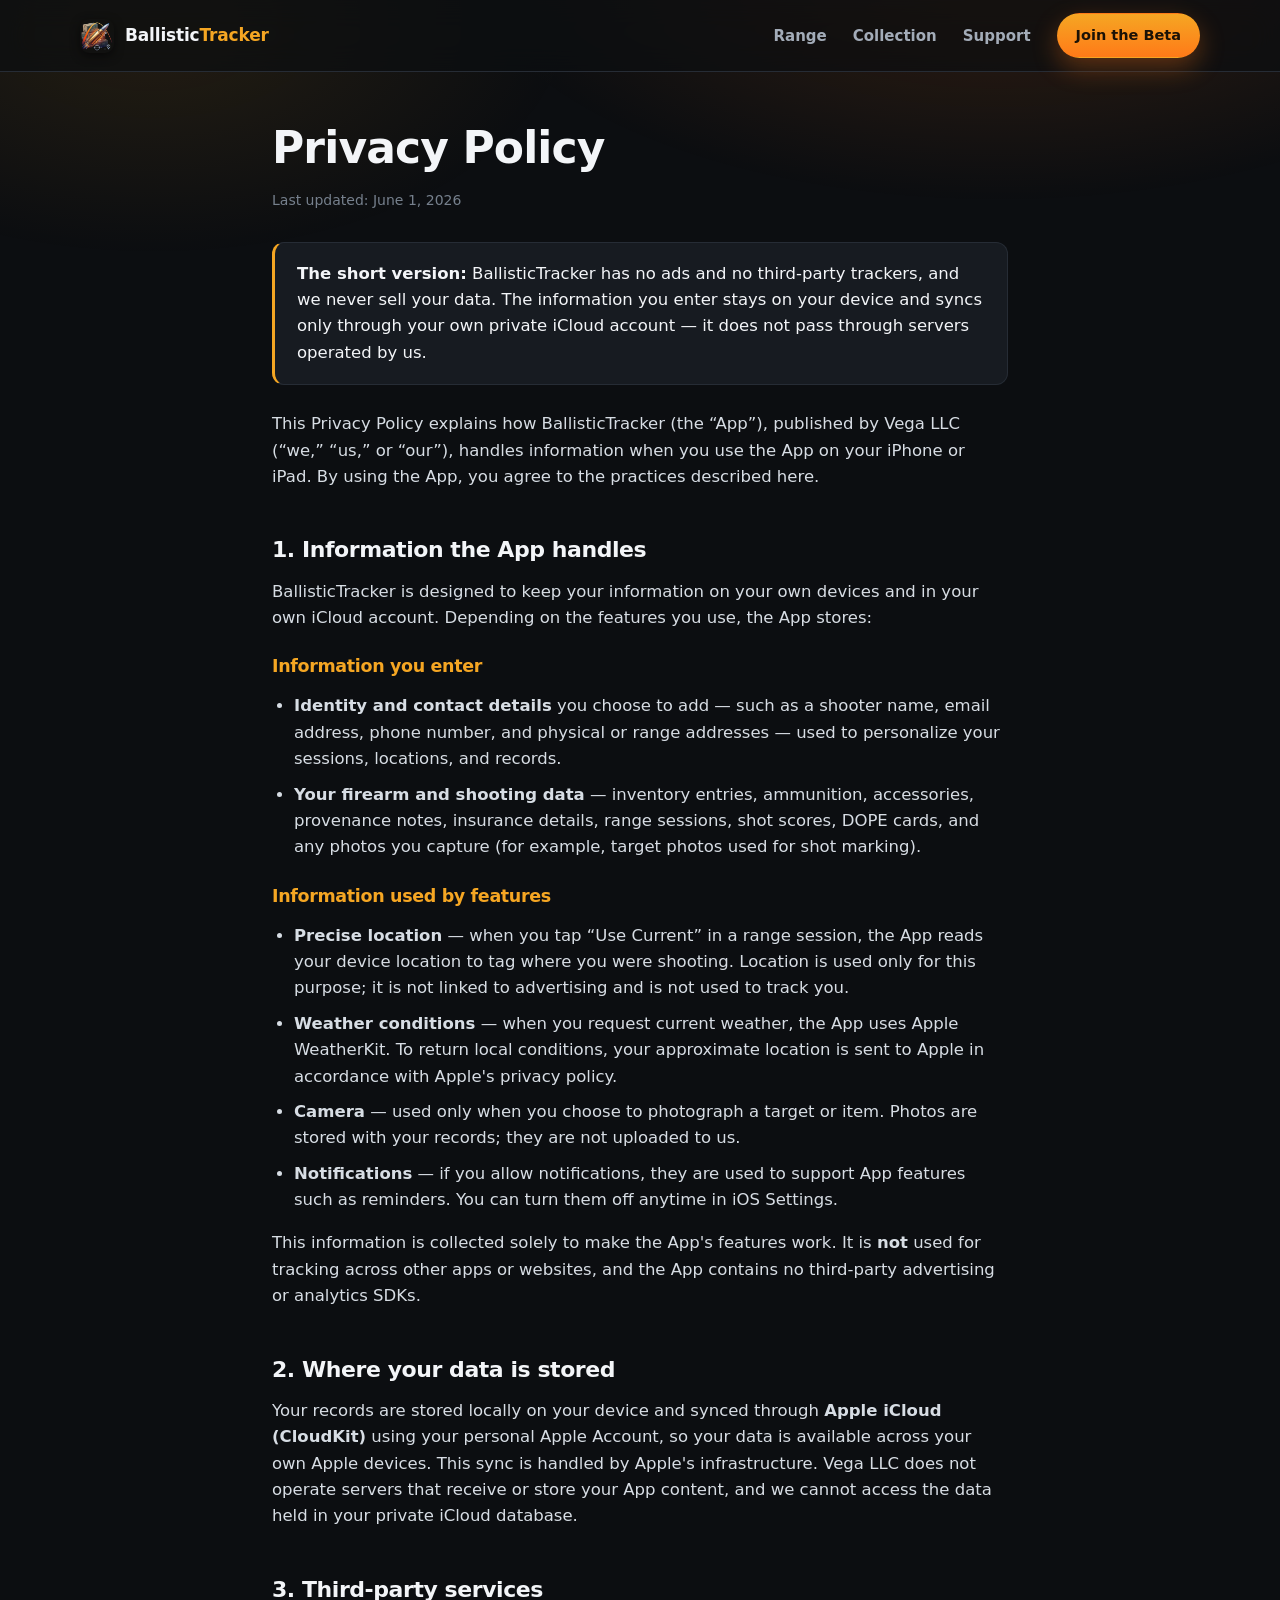
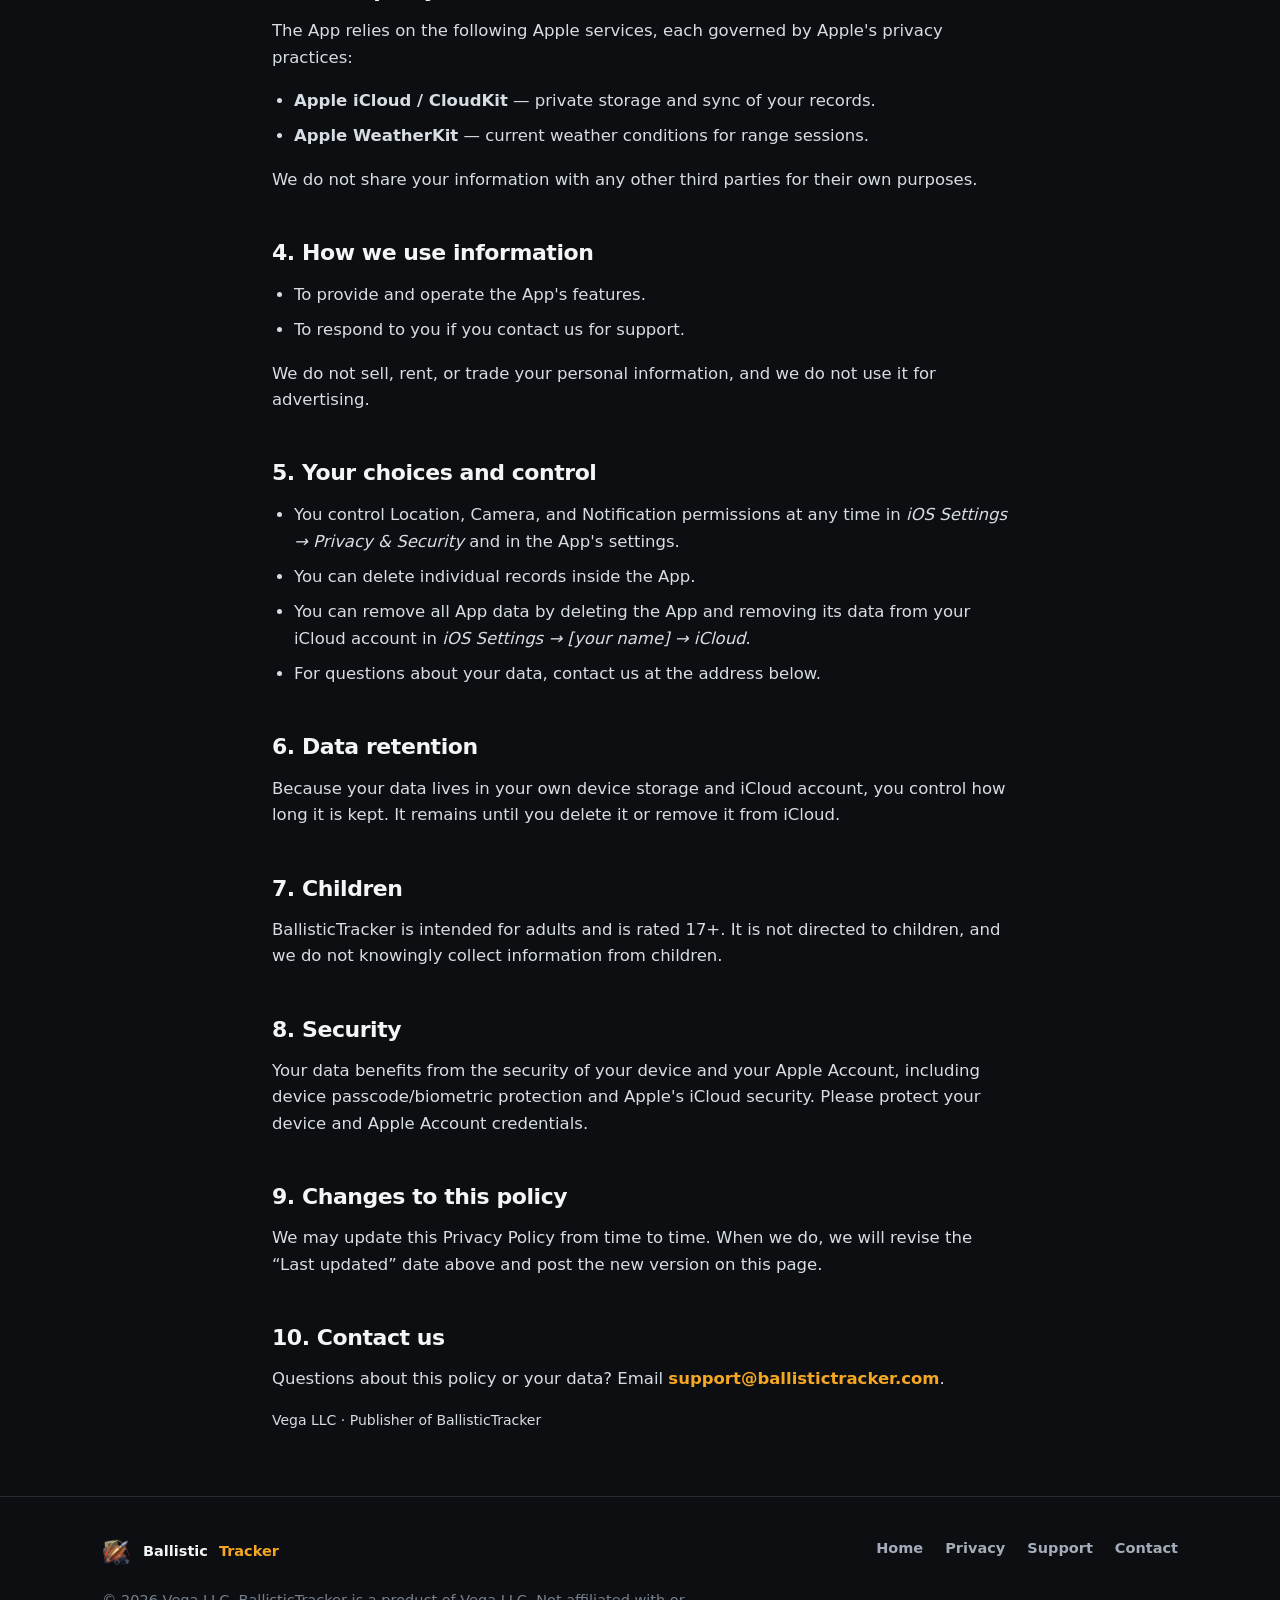
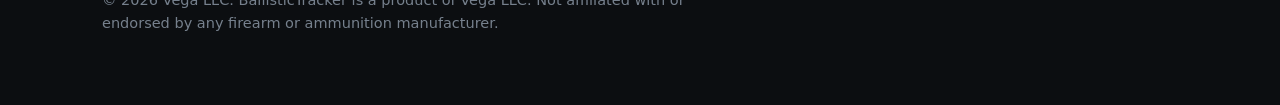
==== privacy.html @ 66b618f8 "Initial BallisticTracker marketing site Static 3-page site (landing, privacy, support) for ballistic" ====
<!DOCTYPE html>
<html lang="en">
<head>
  <meta charset="UTF-8" />
  <meta name="viewport" content="width=device-width, initial-scale=1" />
  <title>Privacy Policy — BallisticTracker</title>
  <meta name="description" content="BallisticTracker privacy policy: no tracking, no ads, no data sales. Your records sync privately through your own iCloud account." />
  <meta name="theme-color" content="#0c0e11" />
  <link rel="canonical" href="https://ballistictracker.com/privacy.html" />
  <link rel="icon" type="image/png" href="assets/favicon.png" />
  <link rel="apple-touch-icon" href="assets/favicon.png" />
  <meta property="og:title" content="Privacy Policy — BallisticTracker" />
  <meta property="og:description" content="No tracking, no ads, no data sales. Your records sync privately through your own iCloud account." />
  <meta property="og:image" content="https://ballistictracker.com/assets/logo.png" />
  <link rel="stylesheet" href="styles.css" />
</head>
<body>

  <header class="nav">
    <div class="wrap nav-inner">
      <a class="brand" href="/">
        <img src="assets/logo.png" alt="BallisticTracker logo" />
        <span>Ballistic<b>Tracker</b></span>
      </a>
      <nav class="nav-links">
        <a class="lnk" href="/#range">Range</a>
        <a class="lnk" href="/#collection">Collection</a>
        <a class="lnk" href="support.html">Support</a>
        <a class="btn btn-primary" href="https://testflight.apple.com/join/REPLACE-ME">Join the Beta</a>
      </nav>
    </div>
  </header>

  <main class="legal">
    <div class="wrap">
      <h1>Privacy Policy</h1>
      <p class="updated">Last updated: June 1, 2026</p>

      <div class="summary">
        <p><strong>The short version:</strong> BallisticTracker has no ads and no third-party trackers, and we never sell your data. The information you enter stays on your device and syncs only through your own private iCloud account — it does not pass through servers operated by us.</p>
      </div>

      <p>This Privacy Policy explains how BallisticTracker (the “App”), published by Vega LLC (“we,” “us,” or “our”), handles information when you use the App on your iPhone or iPad. By using the App, you agree to the practices described here.</p>

      <h2>1. Information the App handles</h2>
      <p>BallisticTracker is designed to keep your information on your own devices and in your own iCloud account. Depending on the features you use, the App stores:</p>

      <h3>Information you enter</h3>
      <ul>
        <li><strong>Identity and contact details</strong> you choose to add — such as a shooter name, email address, phone number, and physical or range addresses — used to personalize your sessions, locations, and records.</li>
        <li><strong>Your firearm and shooting data</strong> — inventory entries, ammunition, accessories, provenance notes, insurance details, range sessions, shot scores, DOPE cards, and any photos you capture (for example, target photos used for shot marking).</li>
      </ul>

      <h3>Information used by features</h3>
      <ul>
        <li><strong>Precise location</strong> — when you tap “Use Current” in a range session, the App reads your device location to tag where you were shooting. Location is used only for this purpose; it is not linked to advertising and is not used to track you.</li>
        <li><strong>Weather conditions</strong> — when you request current weather, the App uses Apple WeatherKit. To return local conditions, your approximate location is sent to Apple in accordance with Apple's privacy policy.</li>
        <li><strong>Camera</strong> — used only when you choose to photograph a target or item. Photos are stored with your records; they are not uploaded to us.</li>
        <li><strong>Notifications</strong> — if you allow notifications, they are used to support App features such as reminders. You can turn them off anytime in iOS Settings.</li>
      </ul>

      <p>This information is collected solely to make the App's features work. It is <strong>not</strong> used for tracking across other apps or websites, and the App contains no third-party advertising or analytics SDKs.</p>

      <h2>2. Where your data is stored</h2>
      <p>Your records are stored locally on your device and synced through <strong>Apple iCloud (CloudKit)</strong> using your personal Apple Account, so your data is available across your own Apple devices. This sync is handled by Apple's infrastructure. Vega LLC does not operate servers that receive or store your App content, and we cannot access the data held in your private iCloud database.</p>

      <h2>3. Third-party services</h2>
      <p>The App relies on the following Apple services, each governed by Apple's privacy practices:</p>
      <ul>
        <li><strong>Apple iCloud / CloudKit</strong> — private storage and sync of your records.</li>
        <li><strong>Apple WeatherKit</strong> — current weather conditions for range sessions.</li>
      </ul>
      <p>We do not share your information with any other third parties for their own purposes.</p>

      <h2>4. How we use information</h2>
      <ul>
        <li>To provide and operate the App's features.</li>
        <li>To respond to you if you contact us for support.</li>
      </ul>
      <p>We do not sell, rent, or trade your personal information, and we do not use it for advertising.</p>

      <h2>5. Your choices and control</h2>
      <ul>
        <li>You control Location, Camera, and Notification permissions at any time in <em>iOS Settings → Privacy &amp; Security</em> and in the App's settings.</li>
        <li>You can delete individual records inside the App.</li>
        <li>You can remove all App data by deleting the App and removing its data from your iCloud account in <em>iOS Settings → [your name] → iCloud</em>.</li>
        <li>For questions about your data, contact us at the address below.</li>
      </ul>

      <h2>6. Data retention</h2>
      <p>Because your data lives in your own device storage and iCloud account, you control how long it is kept. It remains until you delete it or remove it from iCloud.</p>

      <h2>7. Children</h2>
      <p>BallisticTracker is intended for adults and is rated 17+. It is not directed to children, and we do not knowingly collect information from children.</p>

      <h2>8. Security</h2>
      <p>Your data benefits from the security of your device and your Apple Account, including device passcode/biometric protection and Apple's iCloud security. Please protect your device and Apple Account credentials.</p>

      <h2>9. Changes to this policy</h2>
      <p>We may update this Privacy Policy from time to time. When we do, we will revise the “Last updated” date above and post the new version on this page.</p>

      <h2>10. Contact us</h2>
      <p>Questions about this policy or your data? Email <a href="mailto:support@ballistictracker.com">support@ballistictracker.com</a>.</p>
      <p class="muted" style="font-size:14px;margin-top:8px;">Vega LLC · Publisher of BallisticTracker</p>
    </div>
  </main>

  <footer>
    <div class="wrap">
      <div class="foot-grid">
        <div class="foot-brand"><img src="assets/logo.png" alt="" /> Ballistic<span style="color:var(--accent)">Tracker</span></div>
        <div class="foot-links">
          <a href="/">Home</a>
          <a href="privacy.html">Privacy</a>
          <a href="support.html">Support</a>
          <a href="mailto:support@ballistictracker.com">Contact</a>
        </div>
      </div>
      <p class="foot-fine">© 2026 Vega LLC. BallisticTracker is a product of Vega LLC. Not affiliated with or endorsed by any firearm or ammunition manufacturer.</p>
    </div>
  </footer>

</body>
</html>
---- styles.css ----
/* =========================================================================
   BallisticTracker — site styles
   Dark tactical theme · amber/orange accents · matches the iOS app.
   Single stylesheet, no dependencies.
   ========================================================================= */

:root {
  --bg:        #0c0e11;
  --bg-2:      #121519;
  --card:      #171b21;
  --card-2:    #1d222a;
  --line:      #262c35;
  --line-2:    #333b46;
  --accent:    #f5a623;   /* amber  */
  --accent-2:  #ff7a18;   /* orange */
  --accent-soft: rgba(245, 166, 35, .14);
  --green:     #34c759;
  --text:      #f3f5f8;
  --muted:     #a3acb8;
  --muted-2:   #76808d;
  --radius:    16px;
  --radius-sm: 11px;
  --maxw:      1120px;
  --ease:      cubic-bezier(.22, .61, .36, 1);
  --shadow:    0 18px 50px rgba(0, 0, 0, .45);
}

* { box-sizing: border-box; }

html { scroll-behavior: smooth; -webkit-text-size-adjust: 100%; }

body {
  margin: 0;
  background: var(--bg);
  color: var(--text);
  font-family: -apple-system, BlinkMacSystemFont, "SF Pro Text", "Segoe UI",
               system-ui, Roboto, Helvetica, Arial, sans-serif;
  font-size: 17px;
  line-height: 1.6;
  -webkit-font-smoothing: antialiased;
  text-rendering: optimizeLegibility;
  overflow-x: hidden;
}

/* Ambient glow behind the page top */
body::before {
  content: "";
  position: fixed;
  inset: 0 0 auto 0;
  height: 620px;
  background:
    radial-gradient(900px 420px at 78% -8%, rgba(255, 122, 24, .16), transparent 60%),
    radial-gradient(760px 420px at 12% 4%, rgba(245, 166, 35, .10), transparent 55%);
  pointer-events: none;
  z-index: 0;
}

img { max-width: 100%; display: block; }

a { color: var(--accent); text-decoration: none; }
a:hover { color: var(--accent-2); }

h1, h2, h3 {
  line-height: 1.08;
  letter-spacing: -.02em;
  margin: 0 0 .4em;
  font-weight: 800;
}

.wrap { width: 100%; max-width: var(--maxw); margin: 0 auto; padding: 0 22px; position: relative; z-index: 1; }

.eyebrow {
  display: inline-flex;
  align-items: center;
  gap: 9px;
  font-size: 12.5px;
  font-weight: 700;
  letter-spacing: .14em;
  text-transform: uppercase;
  color: var(--accent);
  background: var(--accent-soft);
  border: 1px solid rgba(245, 166, 35, .3);
  padding: 7px 13px;
  border-radius: 999px;
}
.eyebrow .dot { width: 7px; height: 7px; border-radius: 50%; background: var(--green); box-shadow: 0 0 0 4px rgba(52, 199, 89, .18); }

.muted { color: var(--muted); }

/* ---------- Buttons ---------- */
.btn {
  display: inline-flex;
  align-items: center;
  justify-content: center;
  gap: 10px;
  font-weight: 700;
  font-size: 16px;
  padding: 14px 24px;
  border-radius: 999px;
  border: 1px solid transparent;
  cursor: pointer;
  transition: transform .15s var(--ease), box-shadow .2s var(--ease), background .2s;
  white-space: nowrap;
}
.btn-primary {
  color: #1b1206;
  background: linear-gradient(180deg, var(--accent) 0%, var(--accent-2) 100%);
  box-shadow: 0 10px 26px rgba(255, 122, 24, .32);
}
.btn-primary:hover { transform: translateY(-2px); box-shadow: 0 16px 34px rgba(255, 122, 24, .42); color: #1b1206; }
.btn-ghost {
  color: var(--text);
  background: rgba(255, 255, 255, .04);
  border-color: var(--line-2);
}
.btn-ghost:hover { background: rgba(255, 255, 255, .08); color: var(--text); transform: translateY(-2px); }
.btn .tf { font-size: 18px; }

/* ---------- Header ---------- */
header.nav {
  position: sticky;
  top: 0;
  z-index: 50;
  backdrop-filter: saturate(140%) blur(14px);
  -webkit-backdrop-filter: saturate(140%) blur(14px);
  background: rgba(12, 14, 17, .72);
  border-bottom: 1px solid var(--line);
}
.nav-inner { display: flex; align-items: center; justify-content: space-between; gap: 18px; padding: 13px 0; }
.brand { display: flex; align-items: center; gap: 11px; font-weight: 800; letter-spacing: -.01em; color: var(--text); font-size: 17px; }
.brand img { width: 34px; height: 34px; border-radius: 9px; box-shadow: 0 3px 10px rgba(0,0,0,.5); }
.brand b { color: var(--accent); }
.nav-links { display: flex; align-items: center; gap: 26px; }
.nav-links a.lnk { color: var(--muted); font-weight: 600; font-size: 15px; }
.nav-links a.lnk:hover { color: var(--text); }
.nav-links .btn { padding: 10px 18px; font-size: 14.5px; }

/* ---------- Hero ---------- */
.hero { padding: 64px 0 24px; }
.hero-grid { display: grid; grid-template-columns: 1.05fr .95fr; gap: 40px; align-items: center; }
.hero h1 { font-size: clamp(38px, 6vw, 62px); margin-top: 18px; }
.hero h1 .grad {
  background: linear-gradient(100deg, var(--accent) 10%, var(--accent-2) 90%);
  -webkit-background-clip: text; background-clip: text; -webkit-text-fill-color: transparent;
}
.hero p.lede { font-size: clamp(17px, 2.1vw, 20px); color: var(--muted); max-width: 36ch; margin: 0 0 28px; }
.hero-cta { display: flex; flex-wrap: wrap; gap: 14px; align-items: center; }
.hero-note { font-size: 14px; color: var(--muted-2); margin-top: 16px; }
.hero-note b { color: var(--muted); font-weight: 600; }

/* Phone frame */
.phone {
  position: relative;
  margin: 0 auto;
  width: clamp(220px, 30vw, 290px);
  border-radius: 40px;
  padding: 11px;
  background: linear-gradient(160deg, #20252d, #0c0e11);
  border: 1px solid var(--line-2);
  box-shadow: var(--shadow), 0 0 0 1px rgba(245,166,35,.08), 0 0 70px rgba(255,122,24,.18);
}
.phone img { border-radius: 30px; width: 100%; }
.phone::after { /* speaker notch */
  content: ""; position: absolute; top: 20px; left: 50%; transform: translateX(-50%);
  width: 92px; height: 7px; border-radius: 999px; background: #05060800; box-shadow: none;
}
.hero .phone { transform: rotate(2.2deg); }

/* ---------- Sections ---------- */
section { padding: 60px 0; position: relative; z-index: 1; }
.section-head { max-width: 620px; margin-bottom: 38px; }
.section-head.center { margin-left: auto; margin-right: auto; text-align: center; }
.section-head h2 { font-size: clamp(28px, 4vw, 40px); }
.section-head p { color: var(--muted); font-size: 18px; margin: 0; }
.kicker { font-size: 13px; font-weight: 700; letter-spacing: .16em; text-transform: uppercase; color: var(--accent); margin-bottom: 12px; }

/* Feature split (text + phone) */
.split { display: grid; grid-template-columns: 1fr 1fr; gap: 46px; align-items: center; }
.split.flip .split-media { order: 2; }

/* Feature cards */
.cards { display: grid; grid-template-columns: repeat(auto-fit, minmax(238px, 1fr)); gap: 18px; }
.card {
  background: linear-gradient(180deg, var(--card), var(--card-2));
  border: 1px solid var(--line);
  border-radius: var(--radius);
  padding: 22px;
  transition: transform .2s var(--ease), border-color .2s, box-shadow .2s;
}
.card:hover { transform: translateY(-3px); border-color: rgba(245,166,35,.35); box-shadow: 0 14px 34px rgba(0,0,0,.4); }
.card .ico {
  width: 44px; height: 44px; border-radius: 12px; display: grid; place-items: center;
  background: var(--accent-soft); border: 1px solid rgba(245,166,35,.28);
  font-size: 22px; margin-bottom: 14px;
}
.card h3 { font-size: 18.5px; margin-bottom: 6px; }
.card p { color: var(--muted); font-size: 15.5px; margin: 0; }

/* ---------- Privacy band ---------- */
.band {
  background: linear-gradient(180deg, rgba(245,166,35,.07), rgba(255,122,24,.04));
  border: 1px solid rgba(245,166,35,.22);
  border-radius: 22px;
  padding: 44px;
  text-align: center;
}
.band .ico-lg { font-size: 34px; }
.band h2 { font-size: clamp(26px, 3.4vw, 34px); margin-top: 10px; }
.band p { color: var(--muted); max-width: 62ch; margin: 0 auto; font-size: 17.5px; }
.pill-row { display: flex; flex-wrap: wrap; gap: 10px; justify-content: center; margin-top: 24px; }
.pill {
  font-size: 14px; font-weight: 600; color: var(--text);
  background: rgba(255,255,255,.04); border: 1px solid var(--line-2);
  padding: 8px 15px; border-radius: 999px;
}
.pill .chk { color: var(--green); font-weight: 800; margin-right: 7px; }

/* ---------- Final CTA ---------- */
.cta-final { text-align: center; }
.cta-final .box {
  background: linear-gradient(180deg, var(--card), var(--bg-2));
  border: 1px solid var(--line);
  border-radius: 24px;
  padding: 54px 28px;
  box-shadow: var(--shadow);
}
.cta-final h2 { font-size: clamp(28px, 4vw, 42px); }
.cta-final p { color: var(--muted); max-width: 48ch; margin: 0 auto 26px; }

/* ---------- Footer ---------- */
footer {
  border-top: 1px solid var(--line);
  padding: 40px 0 56px;
  margin-top: 20px;
  color: var(--muted-2);
  font-size: 14.5px;
  position: relative; z-index: 1;
}
.foot-grid { display: flex; flex-wrap: wrap; gap: 24px 40px; justify-content: space-between; align-items: flex-start; }
.foot-brand { display: flex; align-items: center; gap: 11px; color: var(--text); font-weight: 800; }
.foot-brand img { width: 30px; height: 30px; border-radius: 8px; }
.foot-links { display: flex; flex-wrap: wrap; gap: 22px; }
.foot-links a { color: var(--muted); font-weight: 600; }
.foot-links a:hover { color: var(--accent); }
.foot-fine { margin-top: 22px; max-width: 70ch; line-height: 1.6; }

/* ---------- Legal / content pages ---------- */
.legal { padding: 52px 0 30px; }
.legal .wrap { max-width: 780px; }
.legal h1 { font-size: clamp(30px, 5vw, 44px); }
.legal .updated { color: var(--muted-2); font-size: 14px; margin-bottom: 30px; }
.legal h2 { font-size: 22px; margin-top: 40px; padding-top: 8px; }
.legal h3 { font-size: 17.5px; margin-top: 26px; color: var(--accent); }
.legal p, .legal li { color: #d7dde4; font-size: 16.5px; }
.legal ul { padding-left: 22px; }
.legal li { margin-bottom: 9px; }
.legal a { font-weight: 600; }
.legal .summary {
  background: var(--card); border: 1px solid var(--line);
  border-left: 3px solid var(--accent);
  border-radius: 12px; padding: 18px 22px; margin: 26px 0;
}
.legal .summary p { margin: 0; color: var(--text); }
.faq { margin-top: 10px; }
.faq .q {
  background: linear-gradient(180deg, var(--card), var(--card-2));
  border: 1px solid var(--line); border-radius: 14px;
  padding: 20px 22px; margin-bottom: 14px;
}
.faq .q h3 { margin: 0 0 8px; color: var(--text); font-size: 18px; }
.faq .q p { margin: 0; color: var(--muted); }

/* ---------- Responsive ---------- */
@media (max-width: 860px) {
  .hero-grid, .split { grid-template-columns: 1fr; gap: 34px; }
  .split.flip .split-media { order: 0; }
  .hero { padding: 44px 0 10px; text-align: center; }
  .hero p.lede { margin-left: auto; margin-right: auto; }
  .hero-cta { justify-content: center; }
  .split-media .phone { transform: none; }
  .hero .phone { transform: none; }
  .nav-links a.lnk { display: none; }   /* keep header clean on mobile; Join Beta button stays */
}
@media (max-width: 460px) {
  body { font-size: 16px; }
  .band, .cta-final .box { padding: 30px 20px; }
}

/* Reduced motion */
@media (prefers-reduced-motion: reduce) {
  html { scroll-behavior: auto; }
  * { transition: none !important; }
}
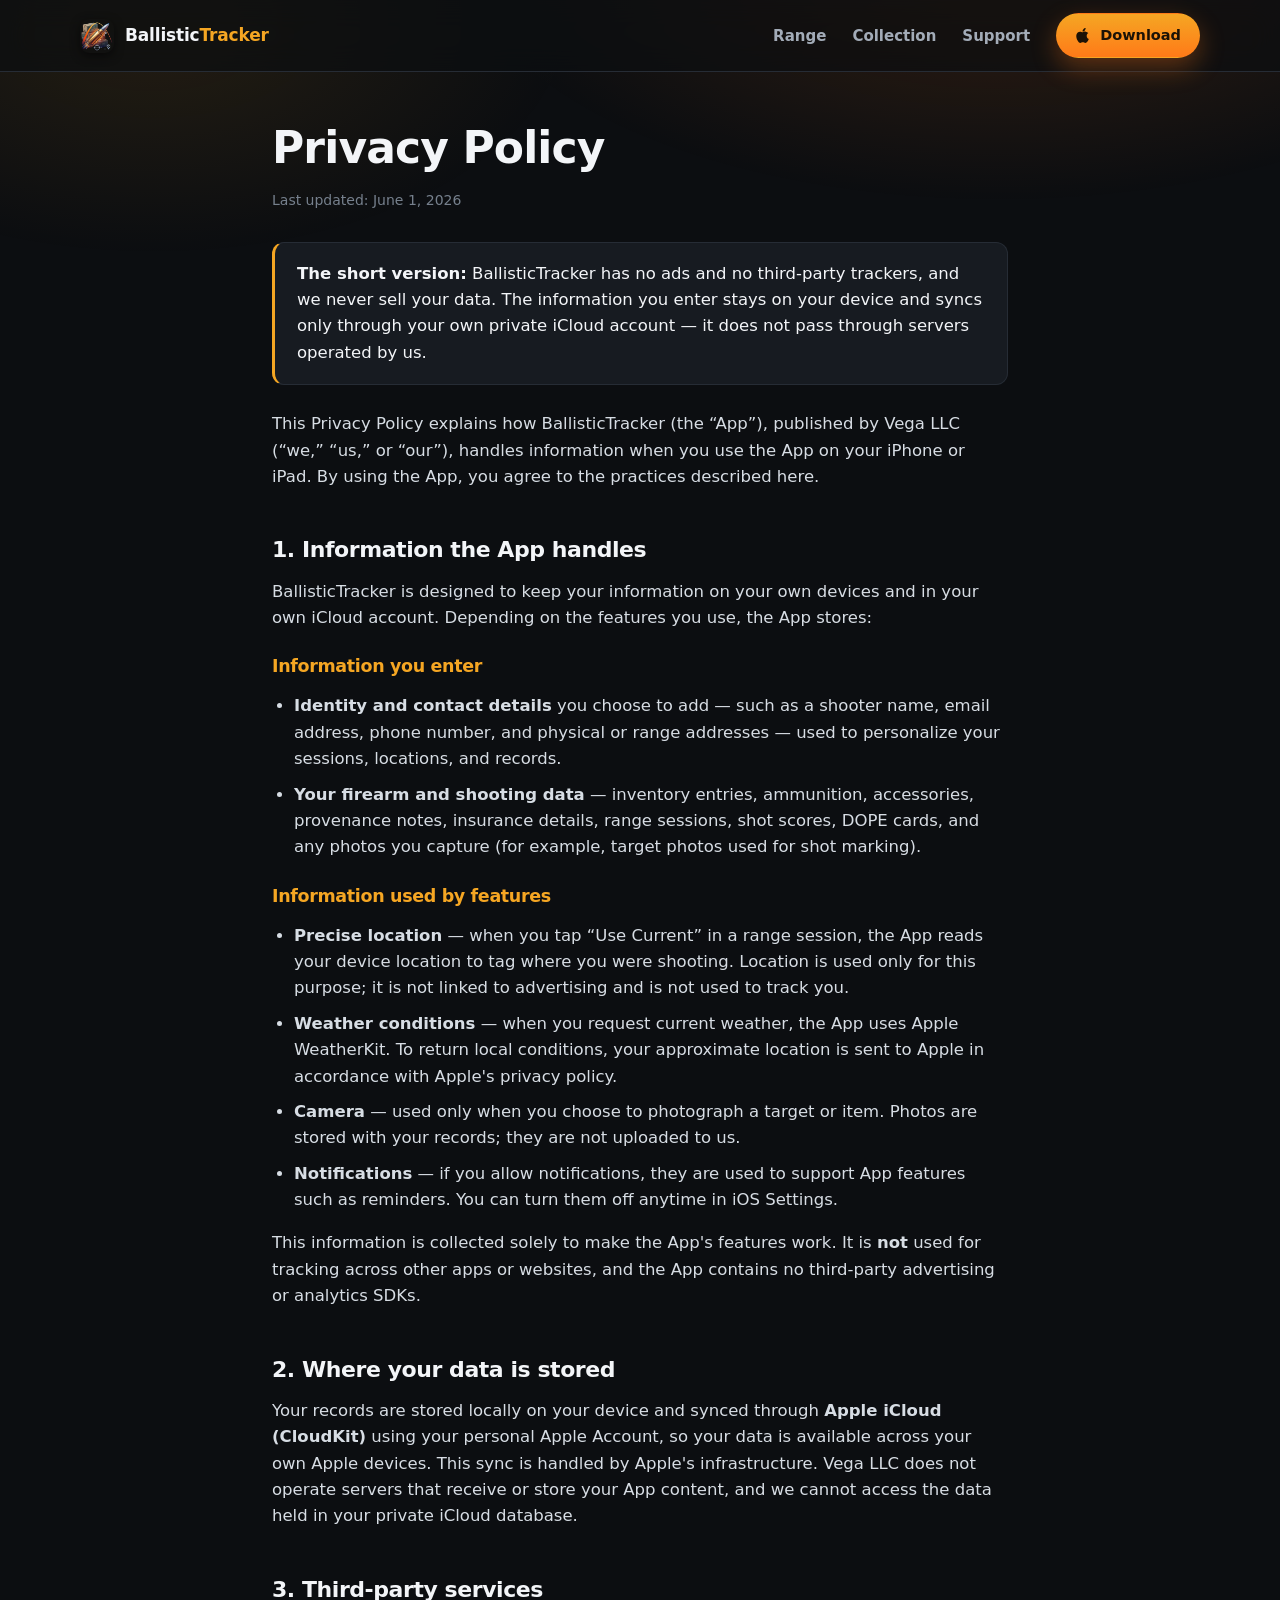
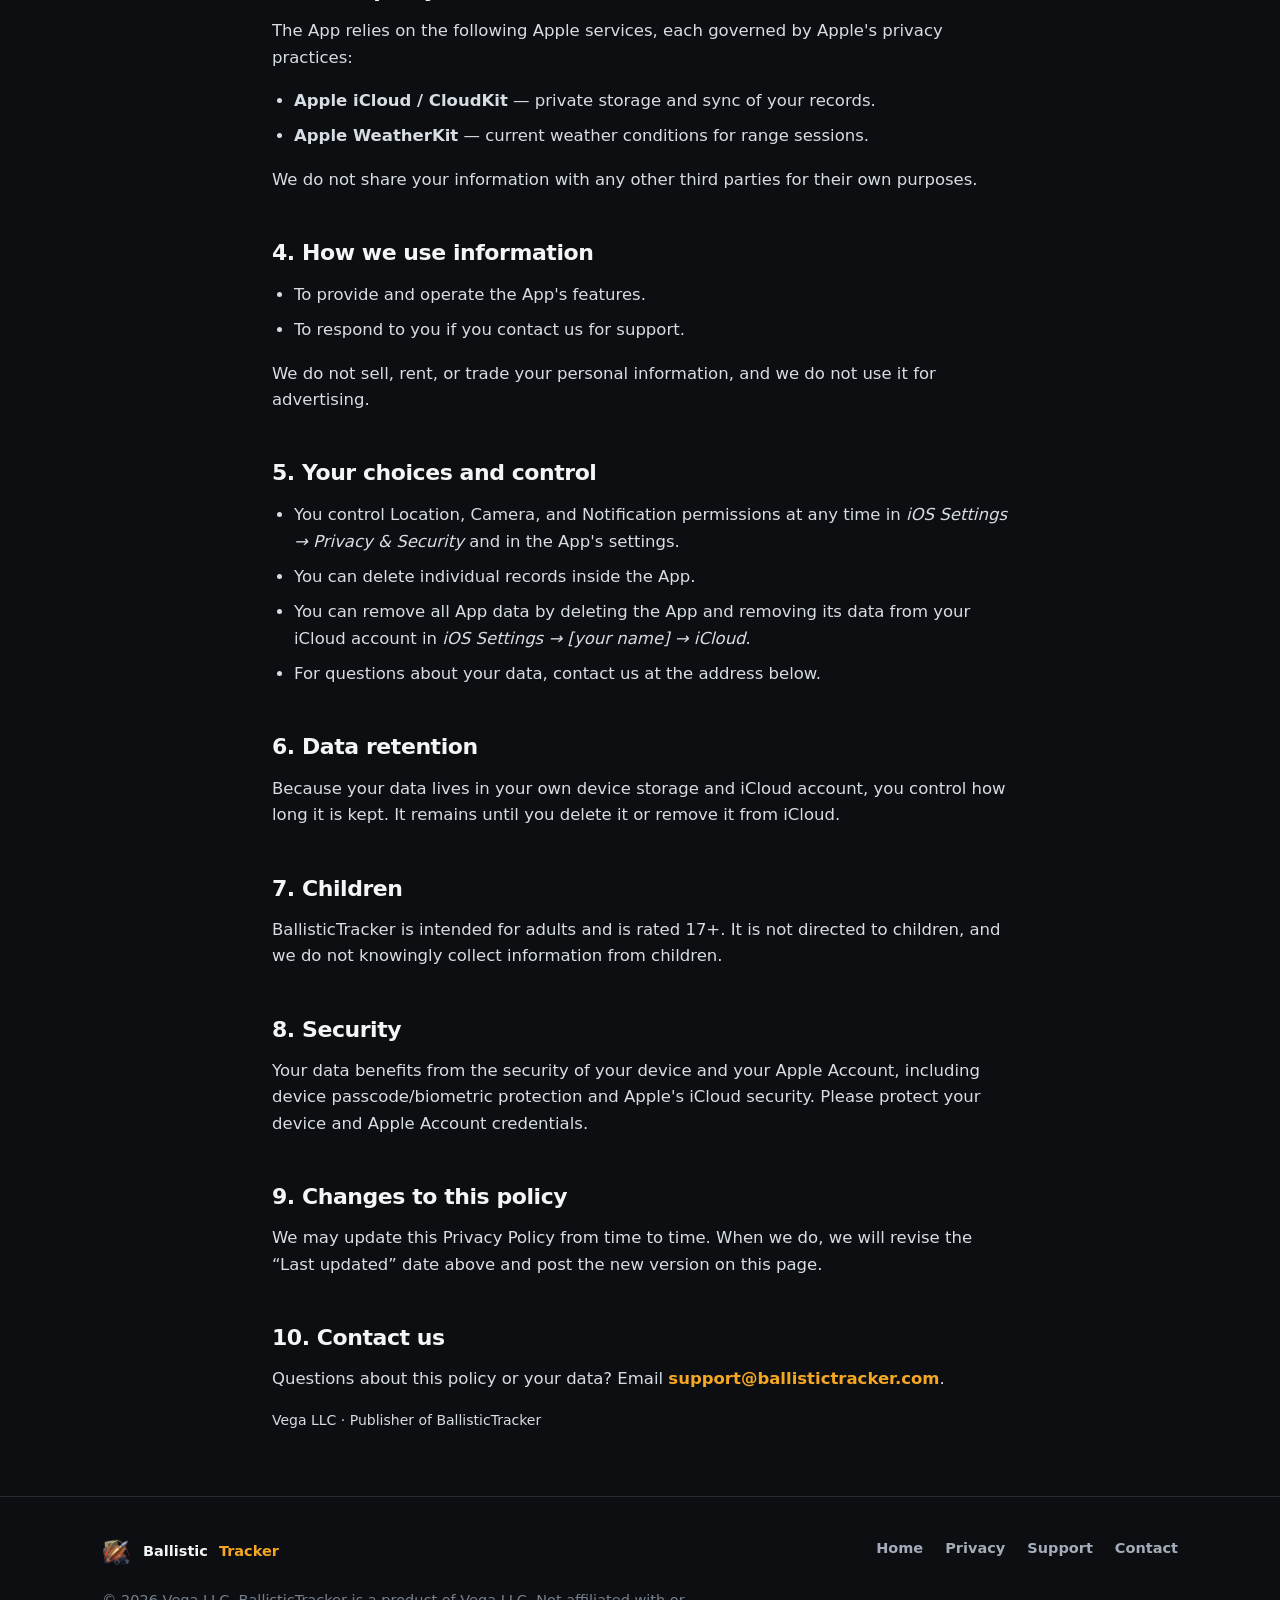
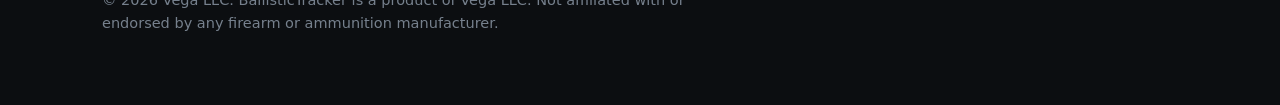
==== commit 4c17ba0d: "Switch CTA from TestFlight beta to App Store download Buttons now read "Download on the App Store" (" ====
--- a/privacy.html
+++ b/privacy.html
@@ -26,7 +26,7 @@
         <a class="lnk" href="/#range">Range</a>
         <a class="lnk" href="/#collection">Collection</a>
         <a class="lnk" href="support.html">Support</a>
-        <a class="btn btn-primary" href="https://testflight.apple.com/join/REPLACE-ME">Join the Beta</a>
+        <a class="btn btn-primary" href="https://apps.apple.com/app/idREPLACE-ME"><svg class="apple" viewBox="0 0 384 512" width="15" height="17" aria-hidden="true"><path fill="currentColor" d="M318.7 268.7c-.2-36.7 16.4-64.4 50-84.8-18.8-26.9-47.2-41.7-84.7-44.6-35.5-2.8-74.3 20.7-88.5 20.7-15 0-49.4-19.7-76.4-19.7C63.3 141.2 4 184.8 4 273.5q0 39.3 14.4 81.2c12.8 36.7 59 126.7 107.2 125.2 25.2-.6 43-17.9 75.8-17.9 31.8 0 48.3 17.9 76.4 17.9 48.6-.7 90.4-82.5 102.6-119.3-65.2-30.7-61.7-90-61.7-91.9zm-56.6-164.2c27.3-32.4 24.8-61.9 24-72.5-24.1 1.4-52 16.4-67.9 34.9-17.5 19.8-27.8 44.3-25.6 71.9 26.1 2 49.9-11.4 69.5-34.3z"/></svg> Download</a>
       </nav>
     </div>
   </header>
--- a/styles.css
+++ b/styles.css
@@ -114,7 +114,7 @@
   border-color: var(--line-2);
 }
 .btn-ghost:hover { background: rgba(255, 255, 255, .08); color: var(--text); transform: translateY(-2px); }
-.btn .tf { font-size: 18px; }
+.btn .apple { width: 15px; height: 17px; vertical-align: middle; }
 
 /* ---------- Header ---------- */
 header.nav {
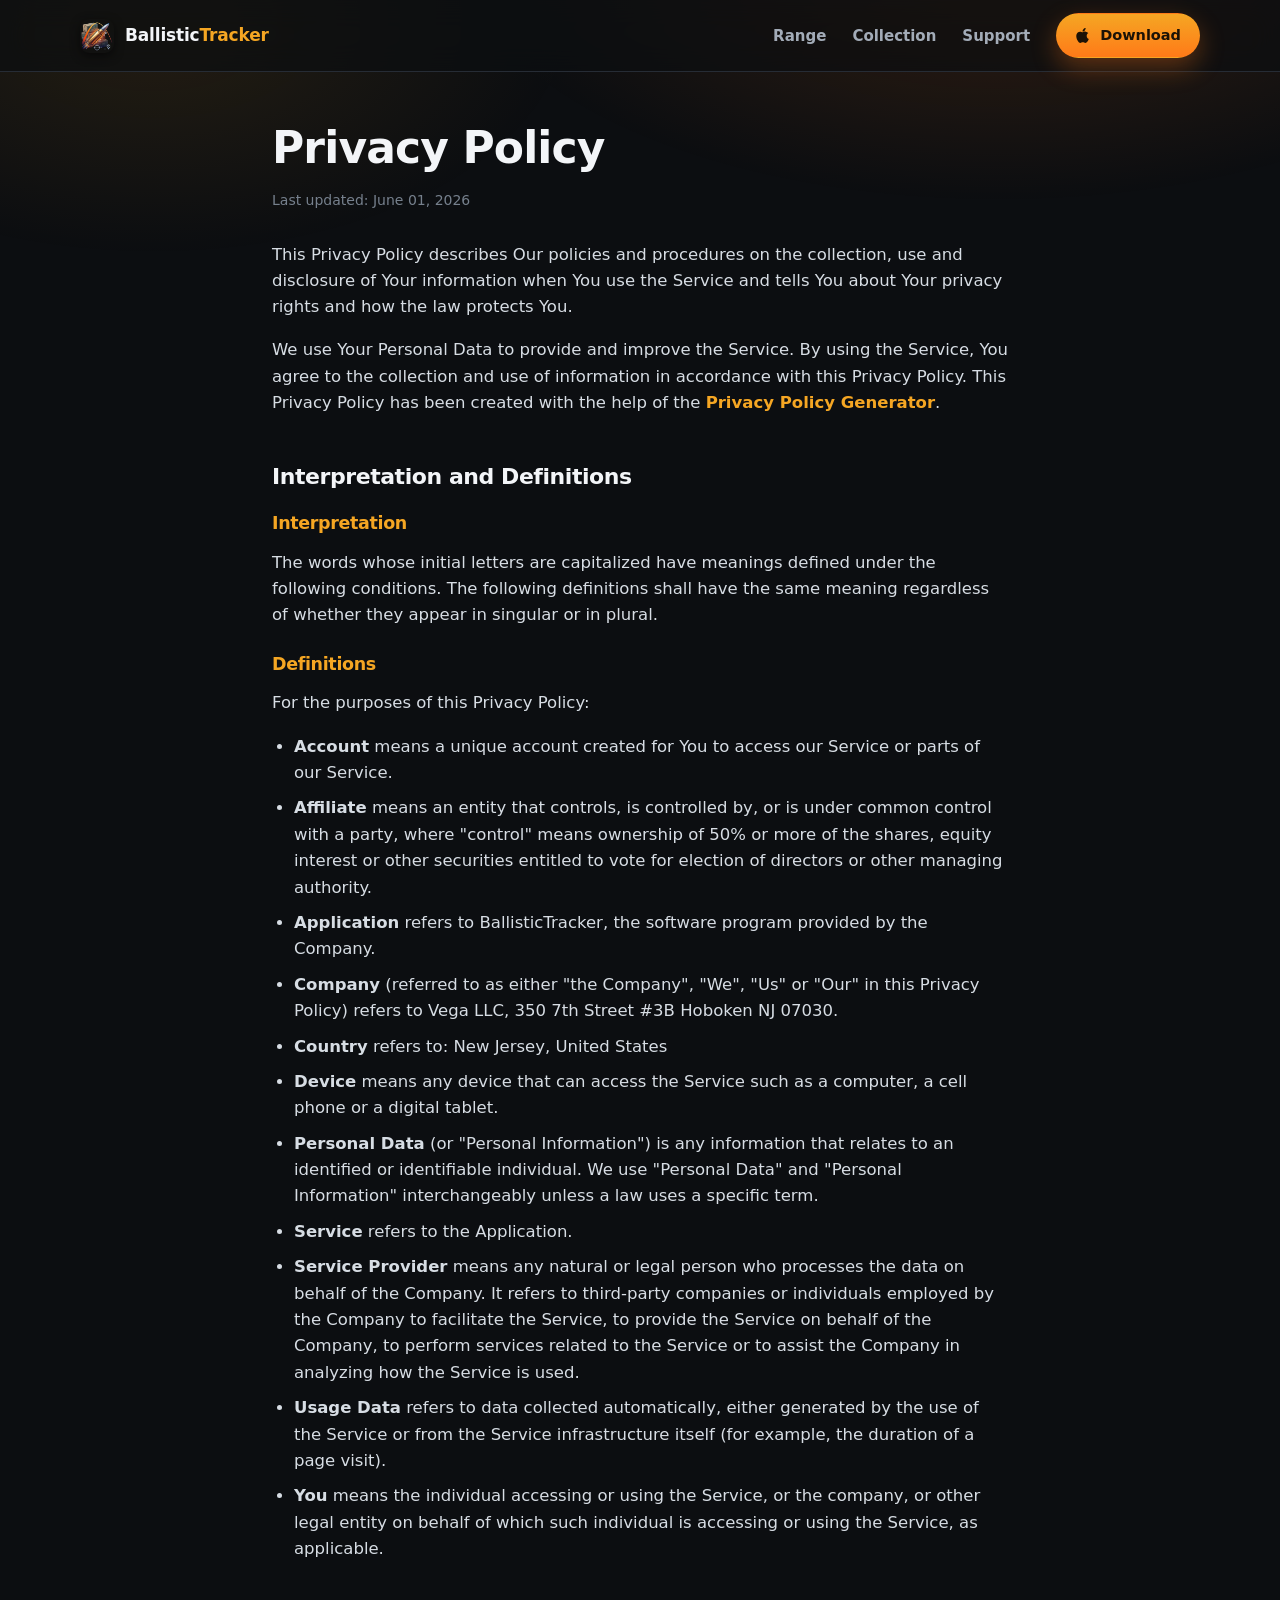
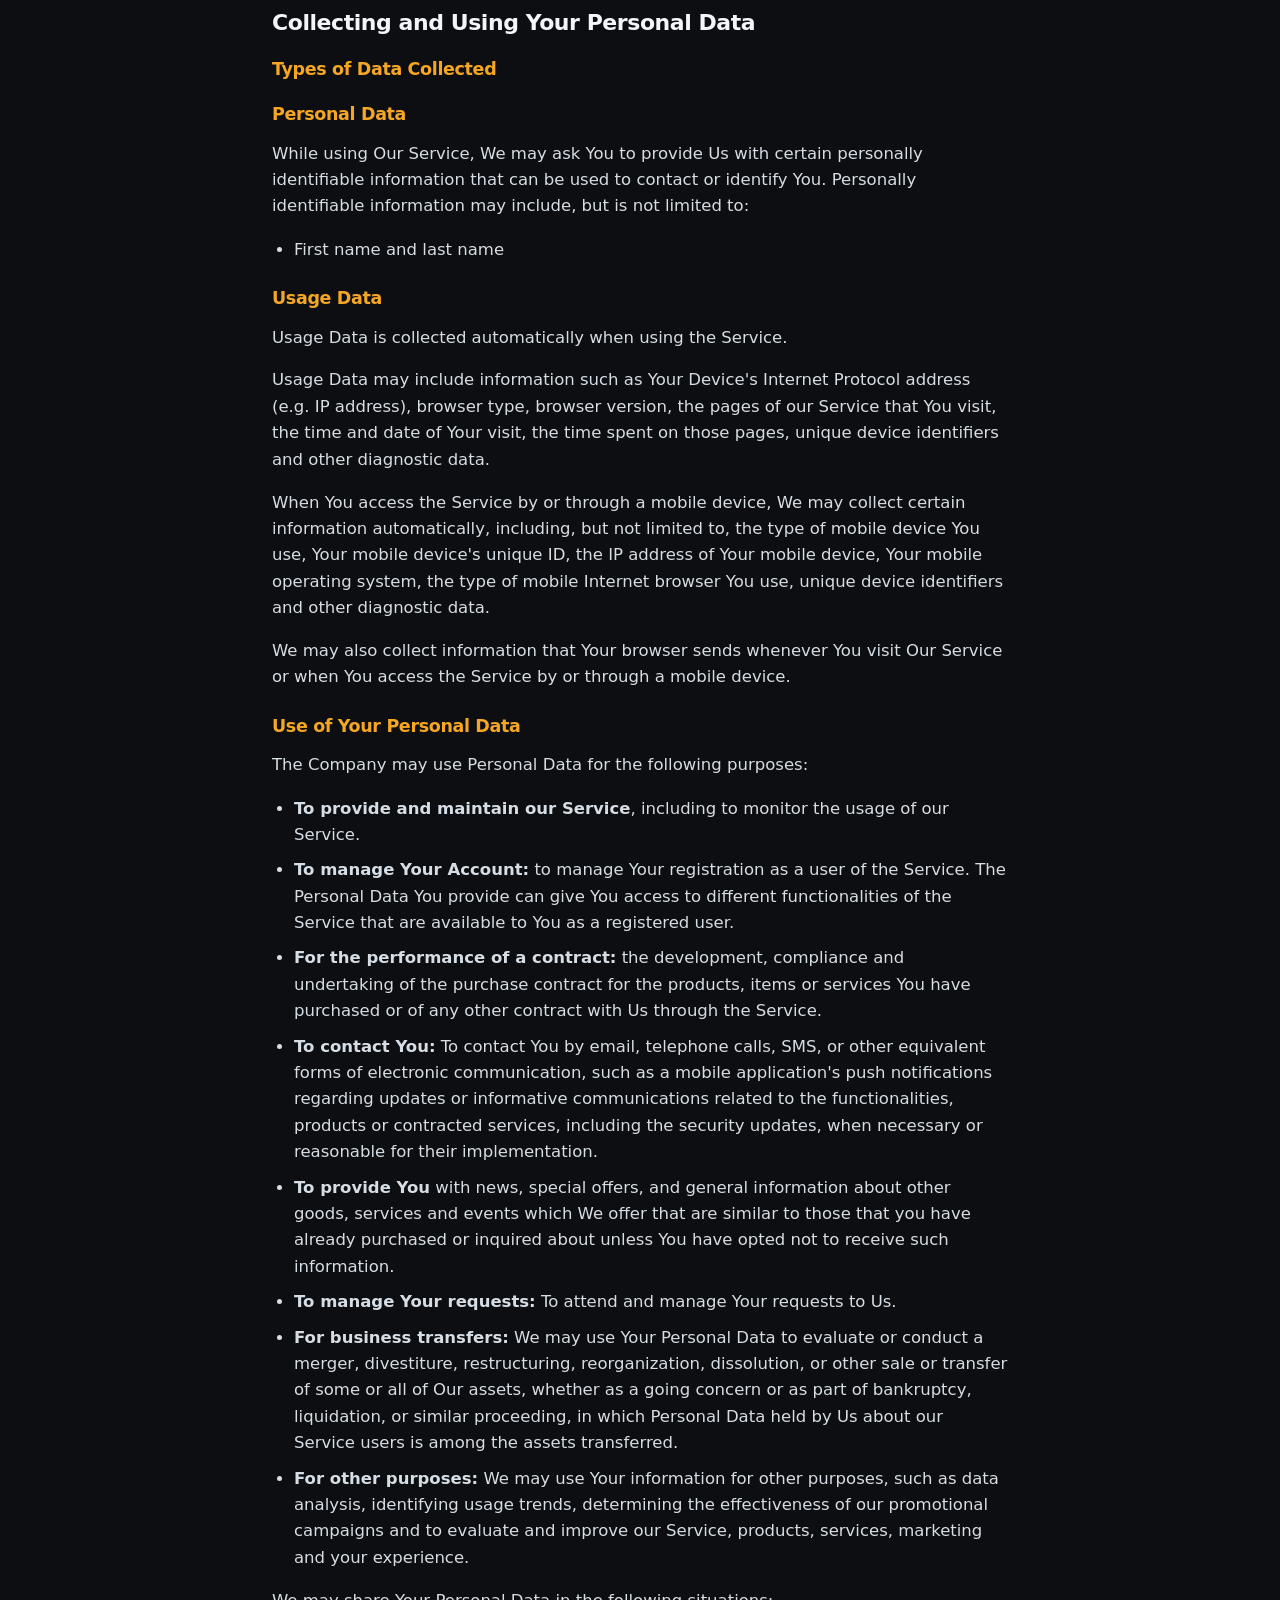
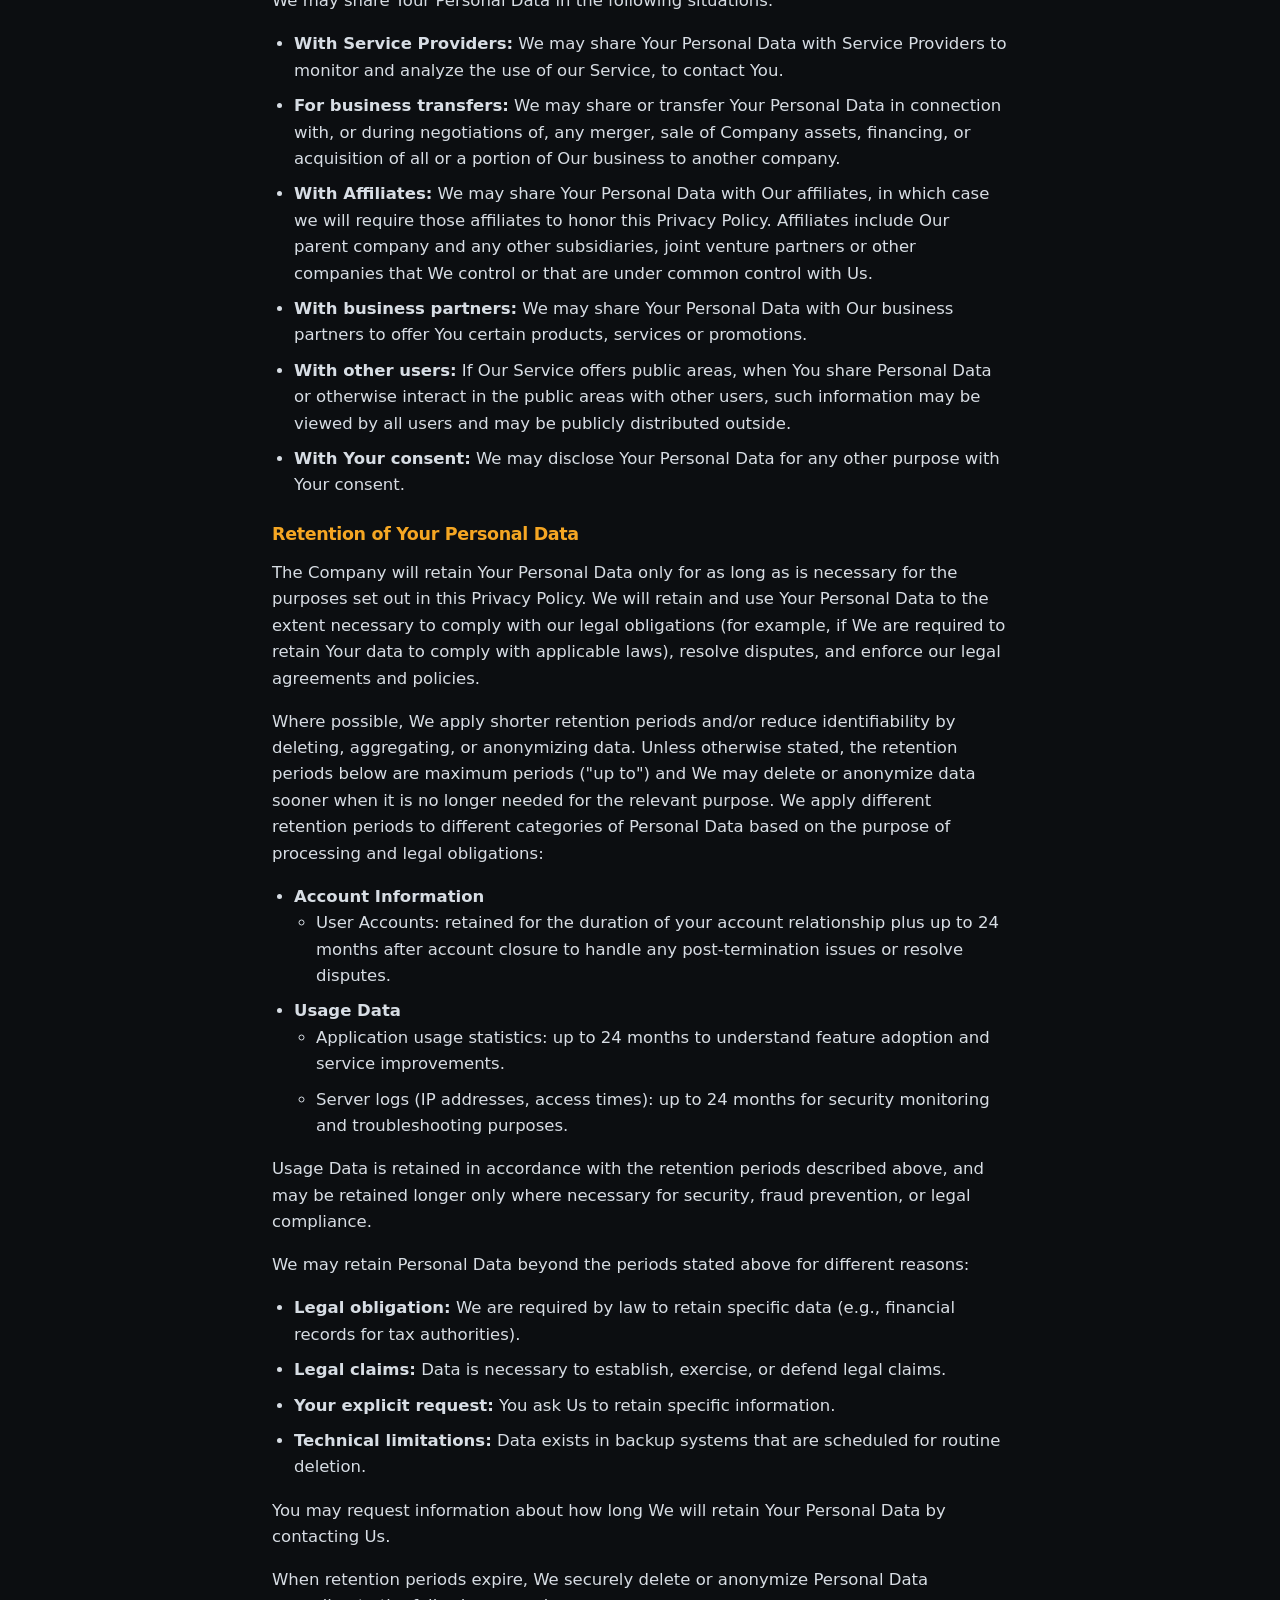
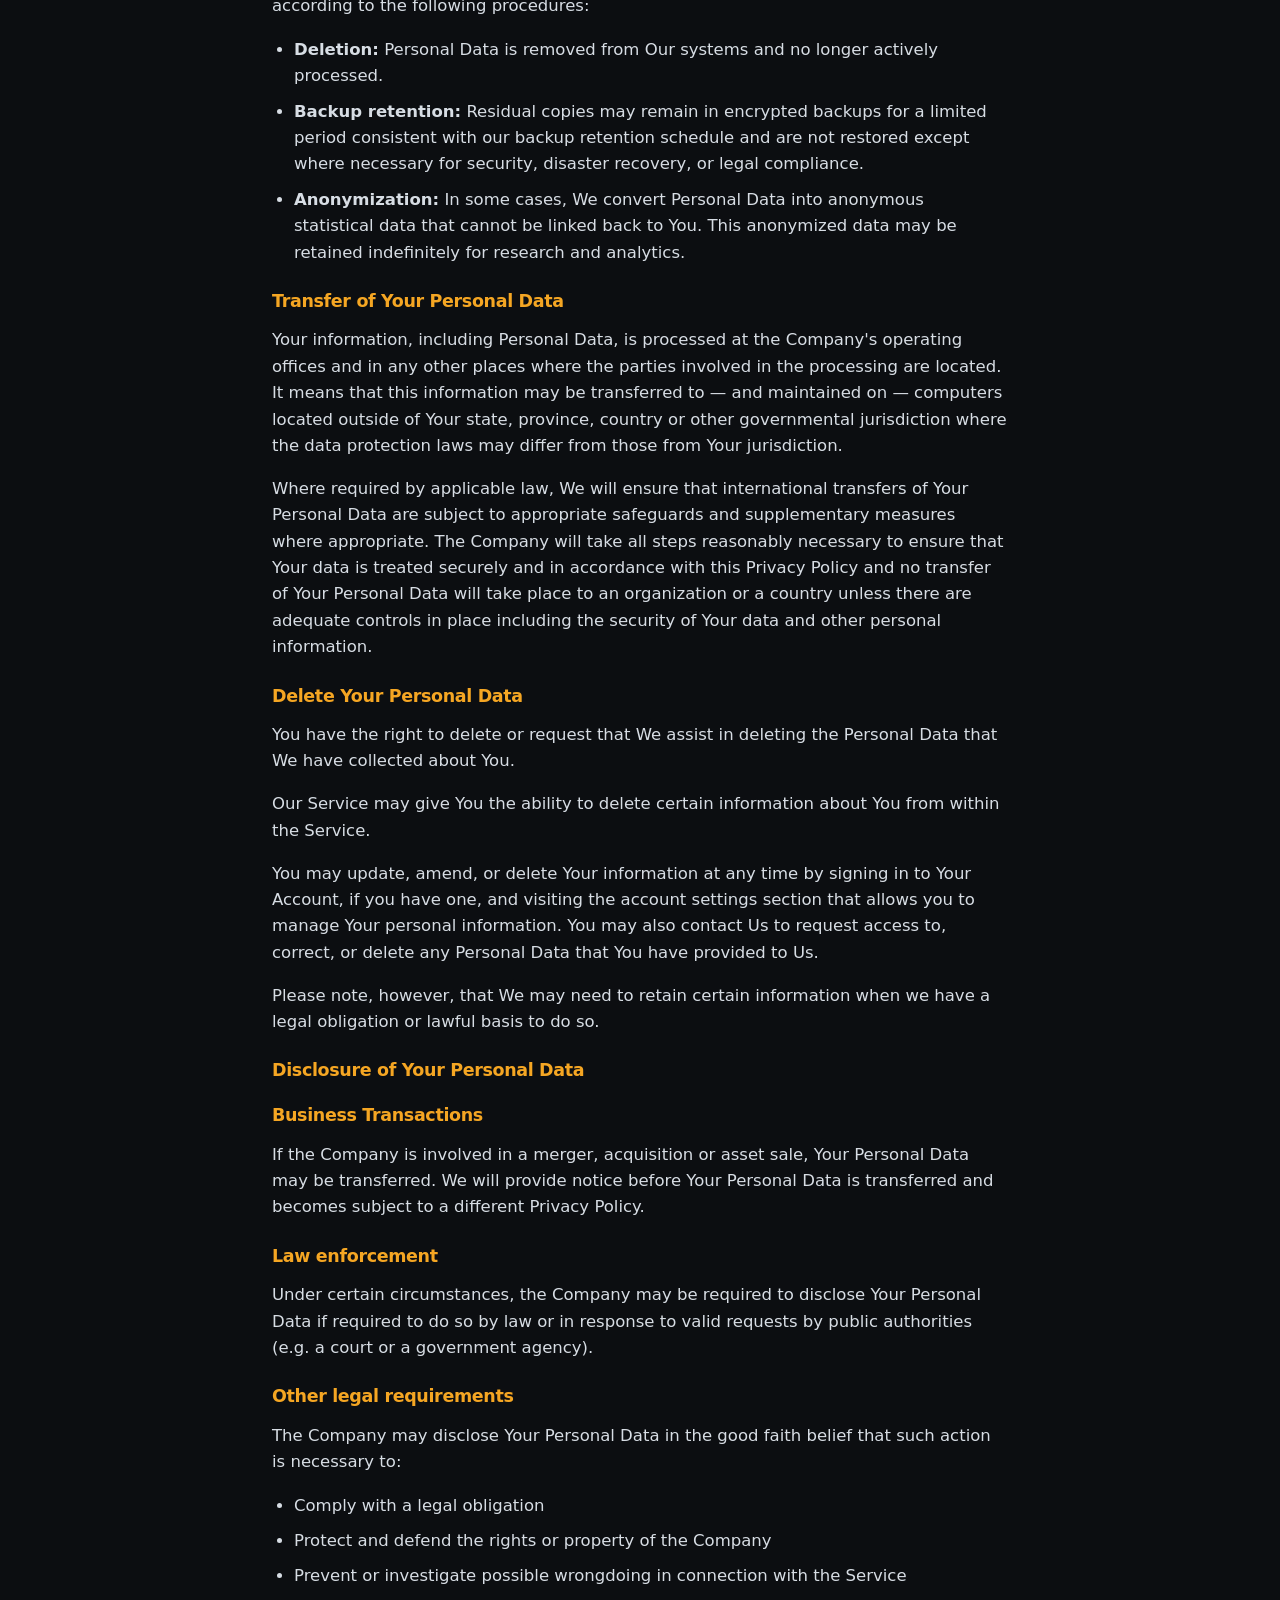
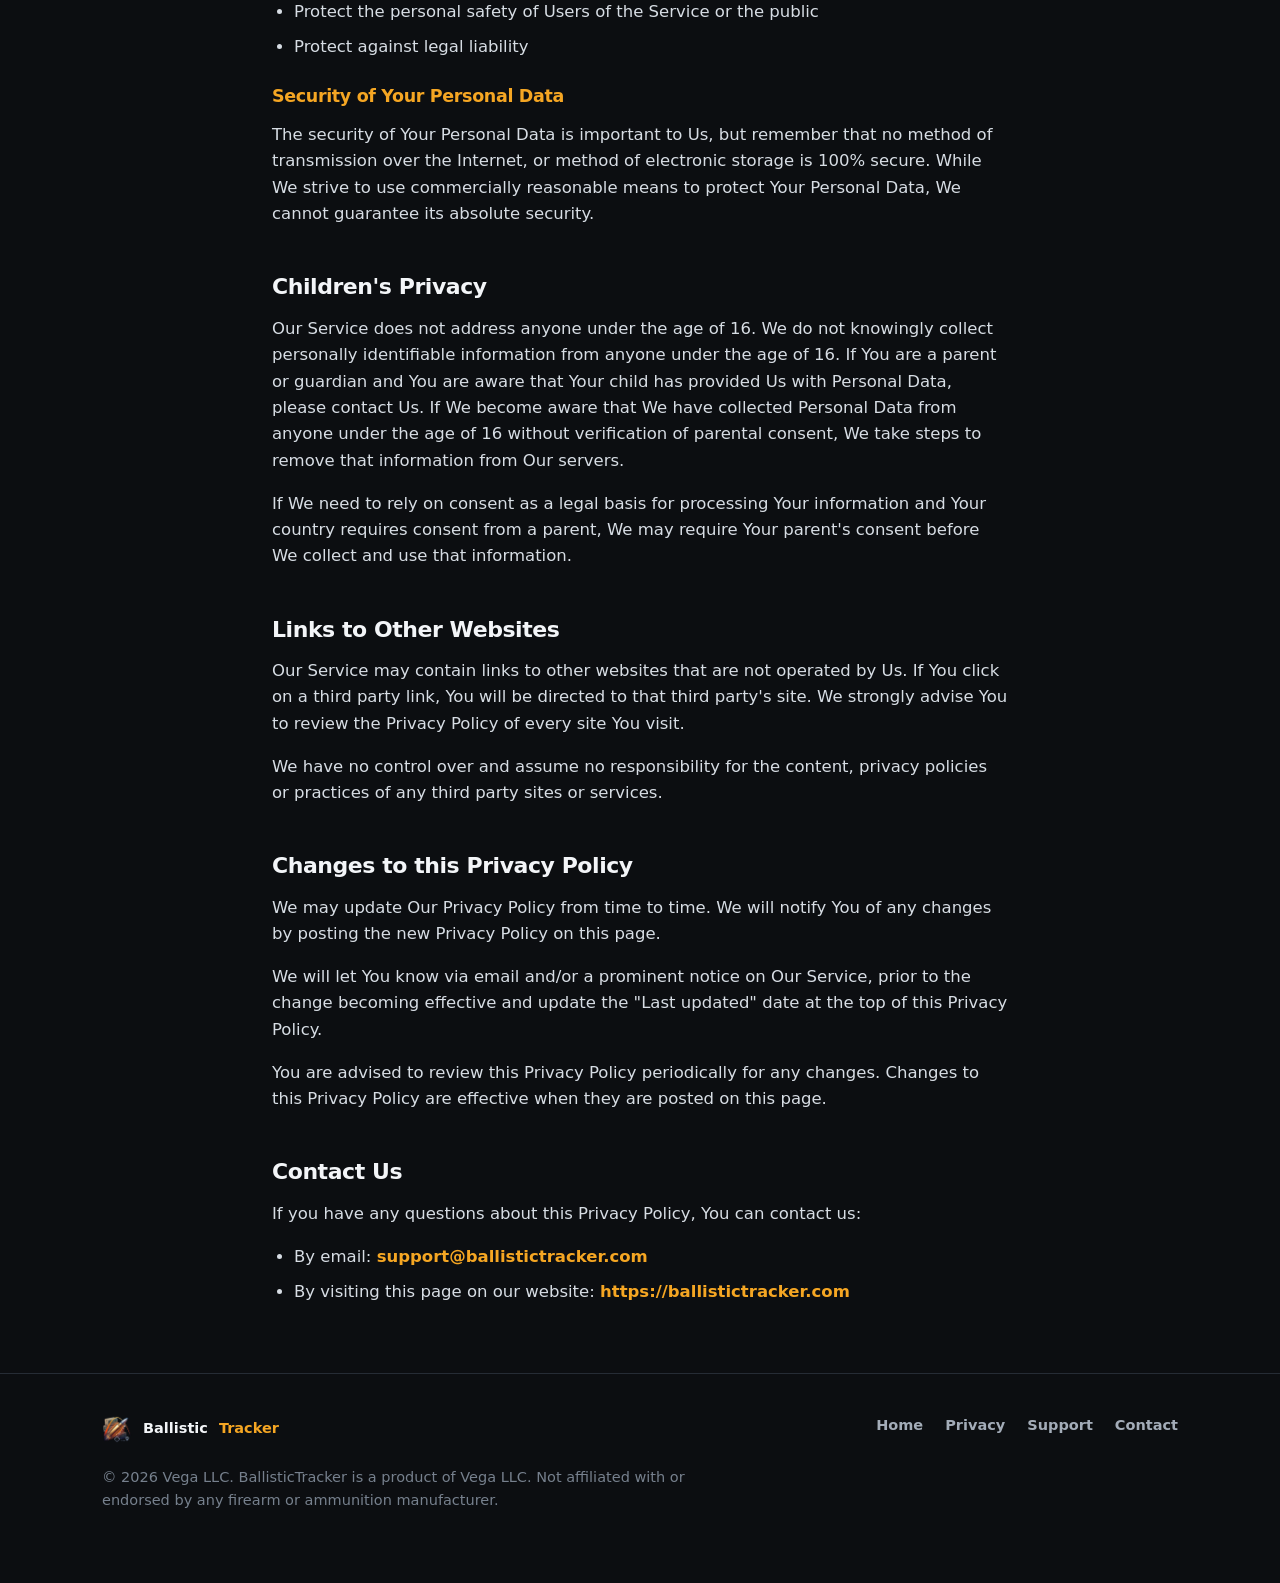
==== commit f9f32deb: "Replace privacy policy with full Vega LLC policy Convert the provided TermsFeed policy (Vega LLC / B" ====
--- a/privacy.html
+++ b/privacy.html
@@ -4,13 +4,13 @@
   <meta charset="UTF-8" />
   <meta name="viewport" content="width=device-width, initial-scale=1" />
   <title>Privacy Policy — BallisticTracker</title>
-  <meta name="description" content="BallisticTracker privacy policy: no tracking, no ads, no data sales. Your records sync privately through your own iCloud account." />
+  <meta name="description" content="BallisticTracker Privacy Policy — how Vega LLC collects, uses, retains, and protects your information when you use the app." />
   <meta name="theme-color" content="#0c0e11" />
   <link rel="canonical" href="https://ballistictracker.com/privacy.html" />
   <link rel="icon" type="image/png" href="assets/favicon.png" />
   <link rel="apple-touch-icon" href="assets/favicon.png" />
   <meta property="og:title" content="Privacy Policy — BallisticTracker" />
-  <meta property="og:description" content="No tracking, no ads, no data sales. Your records sync privately through your own iCloud account." />
+  <meta property="og:description" content="How Vega LLC collects, uses, retains, and protects your information when you use BallisticTracker." />
   <meta property="og:image" content="https://ballistictracker.com/assets/logo.png" />
   <link rel="stylesheet" href="styles.css" />
 </head>
@@ -34,74 +34,153 @@
   <main class="legal">
     <div class="wrap">
       <h1>Privacy Policy</h1>
-      <p class="updated">Last updated: June 1, 2026</p>
-
-      <div class="summary">
-        <p><strong>The short version:</strong> BallisticTracker has no ads and no third-party trackers, and we never sell your data. The information you enter stays on your device and syncs only through your own private iCloud account — it does not pass through servers operated by us.</p>
-      </div>
-
-      <p>This Privacy Policy explains how BallisticTracker (the “App”), published by Vega LLC (“we,” “us,” or “our”), handles information when you use the App on your iPhone or iPad. By using the App, you agree to the practices described here.</p>
-
-      <h2>1. Information the App handles</h2>
-      <p>BallisticTracker is designed to keep your information on your own devices and in your own iCloud account. Depending on the features you use, the App stores:</p>
-
-      <h3>Information you enter</h3>
-      <ul>
-        <li><strong>Identity and contact details</strong> you choose to add — such as a shooter name, email address, phone number, and physical or range addresses — used to personalize your sessions, locations, and records.</li>
-        <li><strong>Your firearm and shooting data</strong> — inventory entries, ammunition, accessories, provenance notes, insurance details, range sessions, shot scores, DOPE cards, and any photos you capture (for example, target photos used for shot marking).</li>
-      </ul>
-
-      <h3>Information used by features</h3>
-      <ul>
-        <li><strong>Precise location</strong> — when you tap “Use Current” in a range session, the App reads your device location to tag where you were shooting. Location is used only for this purpose; it is not linked to advertising and is not used to track you.</li>
-        <li><strong>Weather conditions</strong> — when you request current weather, the App uses Apple WeatherKit. To return local conditions, your approximate location is sent to Apple in accordance with Apple's privacy policy.</li>
-        <li><strong>Camera</strong> — used only when you choose to photograph a target or item. Photos are stored with your records; they are not uploaded to us.</li>
-        <li><strong>Notifications</strong> — if you allow notifications, they are used to support App features such as reminders. You can turn them off anytime in iOS Settings.</li>
-      </ul>
-
-      <p>This information is collected solely to make the App's features work. It is <strong>not</strong> used for tracking across other apps or websites, and the App contains no third-party advertising or analytics SDKs.</p>
-
-      <h2>2. Where your data is stored</h2>
-      <p>Your records are stored locally on your device and synced through <strong>Apple iCloud (CloudKit)</strong> using your personal Apple Account, so your data is available across your own Apple devices. This sync is handled by Apple's infrastructure. Vega LLC does not operate servers that receive or store your App content, and we cannot access the data held in your private iCloud database.</p>
-
-      <h2>3. Third-party services</h2>
-      <p>The App relies on the following Apple services, each governed by Apple's privacy practices:</p>
-      <ul>
-        <li><strong>Apple iCloud / CloudKit</strong> — private storage and sync of your records.</li>
-        <li><strong>Apple WeatherKit</strong> — current weather conditions for range sessions.</li>
-      </ul>
-      <p>We do not share your information with any other third parties for their own purposes.</p>
-
-      <h2>4. How we use information</h2>
-      <ul>
-        <li>To provide and operate the App's features.</li>
-        <li>To respond to you if you contact us for support.</li>
-      </ul>
-      <p>We do not sell, rent, or trade your personal information, and we do not use it for advertising.</p>
-
-      <h2>5. Your choices and control</h2>
-      <ul>
-        <li>You control Location, Camera, and Notification permissions at any time in <em>iOS Settings → Privacy &amp; Security</em> and in the App's settings.</li>
-        <li>You can delete individual records inside the App.</li>
-        <li>You can remove all App data by deleting the App and removing its data from your iCloud account in <em>iOS Settings → [your name] → iCloud</em>.</li>
-        <li>For questions about your data, contact us at the address below.</li>
-      </ul>
-
-      <h2>6. Data retention</h2>
-      <p>Because your data lives in your own device storage and iCloud account, you control how long it is kept. It remains until you delete it or remove it from iCloud.</p>
-
-      <h2>7. Children</h2>
-      <p>BallisticTracker is intended for adults and is rated 17+. It is not directed to children, and we do not knowingly collect information from children.</p>
-
-      <h2>8. Security</h2>
-      <p>Your data benefits from the security of your device and your Apple Account, including device passcode/biometric protection and Apple's iCloud security. Please protect your device and Apple Account credentials.</p>
-
-      <h2>9. Changes to this policy</h2>
-      <p>We may update this Privacy Policy from time to time. When we do, we will revise the “Last updated” date above and post the new version on this page.</p>
-
-      <h2>10. Contact us</h2>
-      <p>Questions about this policy or your data? Email <a href="mailto:support@ballistictracker.com">support@ballistictracker.com</a>.</p>
-      <p class="muted" style="font-size:14px;margin-top:8px;">Vega LLC · Publisher of BallisticTracker</p>
+      <p class="updated">Last updated: June 01, 2026</p>
+
+      <p>This Privacy Policy describes Our policies and procedures on the collection, use and disclosure of Your information when You use the Service and tells You about Your privacy rights and how the law protects You.</p>
+      <p>We use Your Personal Data to provide and improve the Service. By using the Service, You agree to the collection and use of information in accordance with this Privacy Policy. This Privacy Policy has been created with the help of the <a href="https://www.termsfeed.com/privacy-policy-generator/" rel="nofollow">Privacy Policy Generator</a>.</p>
+
+      <h2>Interpretation and Definitions</h2>
+
+      <h3>Interpretation</h3>
+      <p>The words whose initial letters are capitalized have meanings defined under the following conditions. The following definitions shall have the same meaning regardless of whether they appear in singular or in plural.</p>
+
+      <h3>Definitions</h3>
+      <p>For the purposes of this Privacy Policy:</p>
+      <ul>
+        <li><strong>Account</strong> means a unique account created for You to access our Service or parts of our Service.</li>
+        <li><strong>Affiliate</strong> means an entity that controls, is controlled by, or is under common control with a party, where "control" means ownership of 50% or more of the shares, equity interest or other securities entitled to vote for election of directors or other managing authority.</li>
+        <li><strong>Application</strong> refers to BallisticTracker, the software program provided by the Company.</li>
+        <li><strong>Company</strong> (referred to as either "the Company", "We", "Us" or "Our" in this Privacy Policy) refers to Vega LLC, 350 7th Street #3B Hoboken NJ 07030.</li>
+        <li><strong>Country</strong> refers to: New Jersey, United States</li>
+        <li><strong>Device</strong> means any device that can access the Service such as a computer, a cell phone or a digital tablet.</li>
+        <li><strong>Personal Data</strong> (or "Personal Information") is any information that relates to an identified or identifiable individual. We use "Personal Data" and "Personal Information" interchangeably unless a law uses a specific term.</li>
+        <li><strong>Service</strong> refers to the Application.</li>
+        <li><strong>Service Provider</strong> means any natural or legal person who processes the data on behalf of the Company. It refers to third-party companies or individuals employed by the Company to facilitate the Service, to provide the Service on behalf of the Company, to perform services related to the Service or to assist the Company in analyzing how the Service is used.</li>
+        <li><strong>Usage Data</strong> refers to data collected automatically, either generated by the use of the Service or from the Service infrastructure itself (for example, the duration of a page visit).</li>
+        <li><strong>You</strong> means the individual accessing or using the Service, or the company, or other legal entity on behalf of which such individual is accessing or using the Service, as applicable.</li>
+      </ul>
+
+      <h2>Collecting and Using Your Personal Data</h2>
+
+      <h3>Types of Data Collected</h3>
+
+      <h3>Personal Data</h3>
+      <p>While using Our Service, We may ask You to provide Us with certain personally identifiable information that can be used to contact or identify You. Personally identifiable information may include, but is not limited to:</p>
+      <ul>
+        <li>First name and last name</li>
+      </ul>
+
+      <h3>Usage Data</h3>
+      <p>Usage Data is collected automatically when using the Service.</p>
+      <p>Usage Data may include information such as Your Device's Internet Protocol address (e.g. IP address), browser type, browser version, the pages of our Service that You visit, the time and date of Your visit, the time spent on those pages, unique device identifiers and other diagnostic data.</p>
+      <p>When You access the Service by or through a mobile device, We may collect certain information automatically, including, but not limited to, the type of mobile device You use, Your mobile device's unique ID, the IP address of Your mobile device, Your mobile operating system, the type of mobile Internet browser You use, unique device identifiers and other diagnostic data.</p>
+      <p>We may also collect information that Your browser sends whenever You visit Our Service or when You access the Service by or through a mobile device.</p>
+
+      <h3>Use of Your Personal Data</h3>
+      <p>The Company may use Personal Data for the following purposes:</p>
+      <ul>
+        <li><strong>To provide and maintain our Service</strong>, including to monitor the usage of our Service.</li>
+        <li><strong>To manage Your Account:</strong> to manage Your registration as a user of the Service. The Personal Data You provide can give You access to different functionalities of the Service that are available to You as a registered user.</li>
+        <li><strong>For the performance of a contract:</strong> the development, compliance and undertaking of the purchase contract for the products, items or services You have purchased or of any other contract with Us through the Service.</li>
+        <li><strong>To contact You:</strong> To contact You by email, telephone calls, SMS, or other equivalent forms of electronic communication, such as a mobile application's push notifications regarding updates or informative communications related to the functionalities, products or contracted services, including the security updates, when necessary or reasonable for their implementation.</li>
+        <li><strong>To provide You</strong> with news, special offers, and general information about other goods, services and events which We offer that are similar to those that you have already purchased or inquired about unless You have opted not to receive such information.</li>
+        <li><strong>To manage Your requests:</strong> To attend and manage Your requests to Us.</li>
+        <li><strong>For business transfers:</strong> We may use Your Personal Data to evaluate or conduct a merger, divestiture, restructuring, reorganization, dissolution, or other sale or transfer of some or all of Our assets, whether as a going concern or as part of bankruptcy, liquidation, or similar proceeding, in which Personal Data held by Us about our Service users is among the assets transferred.</li>
+        <li><strong>For other purposes:</strong> We may use Your information for other purposes, such as data analysis, identifying usage trends, determining the effectiveness of our promotional campaigns and to evaluate and improve our Service, products, services, marketing and your experience.</li>
+      </ul>
+
+      <p>We may share Your Personal Data in the following situations:</p>
+      <ul>
+        <li><strong>With Service Providers:</strong> We may share Your Personal Data with Service Providers to monitor and analyze the use of our Service, to contact You.</li>
+        <li><strong>For business transfers:</strong> We may share or transfer Your Personal Data in connection with, or during negotiations of, any merger, sale of Company assets, financing, or acquisition of all or a portion of Our business to another company.</li>
+        <li><strong>With Affiliates:</strong> We may share Your Personal Data with Our affiliates, in which case we will require those affiliates to honor this Privacy Policy. Affiliates include Our parent company and any other subsidiaries, joint venture partners or other companies that We control or that are under common control with Us.</li>
+        <li><strong>With business partners:</strong> We may share Your Personal Data with Our business partners to offer You certain products, services or promotions.</li>
+        <li><strong>With other users:</strong> If Our Service offers public areas, when You share Personal Data or otherwise interact in the public areas with other users, such information may be viewed by all users and may be publicly distributed outside.</li>
+        <li><strong>With Your consent:</strong> We may disclose Your Personal Data for any other purpose with Your consent.</li>
+      </ul>
+
+      <h3>Retention of Your Personal Data</h3>
+      <p>The Company will retain Your Personal Data only for as long as is necessary for the purposes set out in this Privacy Policy. We will retain and use Your Personal Data to the extent necessary to comply with our legal obligations (for example, if We are required to retain Your data to comply with applicable laws), resolve disputes, and enforce our legal agreements and policies.</p>
+      <p>Where possible, We apply shorter retention periods and/or reduce identifiability by deleting, aggregating, or anonymizing data. Unless otherwise stated, the retention periods below are maximum periods ("up to") and We may delete or anonymize data sooner when it is no longer needed for the relevant purpose. We apply different retention periods to different categories of Personal Data based on the purpose of processing and legal obligations:</p>
+      <ul>
+        <li><strong>Account Information</strong>
+          <ul>
+            <li>User Accounts: retained for the duration of your account relationship plus up to 24 months after account closure to handle any post-termination issues or resolve disputes.</li>
+          </ul>
+        </li>
+        <li><strong>Usage Data</strong>
+          <ul>
+            <li>Application usage statistics: up to 24 months to understand feature adoption and service improvements.</li>
+            <li>Server logs (IP addresses, access times): up to 24 months for security monitoring and troubleshooting purposes.</li>
+          </ul>
+        </li>
+      </ul>
+      <p>Usage Data is retained in accordance with the retention periods described above, and may be retained longer only where necessary for security, fraud prevention, or legal compliance.</p>
+      <p>We may retain Personal Data beyond the periods stated above for different reasons:</p>
+      <ul>
+        <li><strong>Legal obligation:</strong> We are required by law to retain specific data (e.g., financial records for tax authorities).</li>
+        <li><strong>Legal claims:</strong> Data is necessary to establish, exercise, or defend legal claims.</li>
+        <li><strong>Your explicit request:</strong> You ask Us to retain specific information.</li>
+        <li><strong>Technical limitations:</strong> Data exists in backup systems that are scheduled for routine deletion.</li>
+      </ul>
+      <p>You may request information about how long We will retain Your Personal Data by contacting Us.</p>
+      <p>When retention periods expire, We securely delete or anonymize Personal Data according to the following procedures:</p>
+      <ul>
+        <li><strong>Deletion:</strong> Personal Data is removed from Our systems and no longer actively processed.</li>
+        <li><strong>Backup retention:</strong> Residual copies may remain in encrypted backups for a limited period consistent with our backup retention schedule and are not restored except where necessary for security, disaster recovery, or legal compliance.</li>
+        <li><strong>Anonymization:</strong> In some cases, We convert Personal Data into anonymous statistical data that cannot be linked back to You. This anonymized data may be retained indefinitely for research and analytics.</li>
+      </ul>
+
+      <h3>Transfer of Your Personal Data</h3>
+      <p>Your information, including Personal Data, is processed at the Company's operating offices and in any other places where the parties involved in the processing are located. It means that this information may be transferred to — and maintained on — computers located outside of Your state, province, country or other governmental jurisdiction where the data protection laws may differ from those from Your jurisdiction.</p>
+      <p>Where required by applicable law, We will ensure that international transfers of Your Personal Data are subject to appropriate safeguards and supplementary measures where appropriate. The Company will take all steps reasonably necessary to ensure that Your data is treated securely and in accordance with this Privacy Policy and no transfer of Your Personal Data will take place to an organization or a country unless there are adequate controls in place including the security of Your data and other personal information.</p>
+
+      <h3>Delete Your Personal Data</h3>
+      <p>You have the right to delete or request that We assist in deleting the Personal Data that We have collected about You.</p>
+      <p>Our Service may give You the ability to delete certain information about You from within the Service.</p>
+      <p>You may update, amend, or delete Your information at any time by signing in to Your Account, if you have one, and visiting the account settings section that allows you to manage Your personal information. You may also contact Us to request access to, correct, or delete any Personal Data that You have provided to Us.</p>
+      <p>Please note, however, that We may need to retain certain information when we have a legal obligation or lawful basis to do so.</p>
+
+      <h3>Disclosure of Your Personal Data</h3>
+
+      <h3>Business Transactions</h3>
+      <p>If the Company is involved in a merger, acquisition or asset sale, Your Personal Data may be transferred. We will provide notice before Your Personal Data is transferred and becomes subject to a different Privacy Policy.</p>
+
+      <h3>Law enforcement</h3>
+      <p>Under certain circumstances, the Company may be required to disclose Your Personal Data if required to do so by law or in response to valid requests by public authorities (e.g. a court or a government agency).</p>
+
+      <h3>Other legal requirements</h3>
+      <p>The Company may disclose Your Personal Data in the good faith belief that such action is necessary to:</p>
+      <ul>
+        <li>Comply with a legal obligation</li>
+        <li>Protect and defend the rights or property of the Company</li>
+        <li>Prevent or investigate possible wrongdoing in connection with the Service</li>
+        <li>Protect the personal safety of Users of the Service or the public</li>
+        <li>Protect against legal liability</li>
+      </ul>
+
+      <h3>Security of Your Personal Data</h3>
+      <p>The security of Your Personal Data is important to Us, but remember that no method of transmission over the Internet, or method of electronic storage is 100% secure. While We strive to use commercially reasonable means to protect Your Personal Data, We cannot guarantee its absolute security.</p>
+
+      <h2>Children's Privacy</h2>
+      <p>Our Service does not address anyone under the age of 16. We do not knowingly collect personally identifiable information from anyone under the age of 16. If You are a parent or guardian and You are aware that Your child has provided Us with Personal Data, please contact Us. If We become aware that We have collected Personal Data from anyone under the age of 16 without verification of parental consent, We take steps to remove that information from Our servers.</p>
+      <p>If We need to rely on consent as a legal basis for processing Your information and Your country requires consent from a parent, We may require Your parent's consent before We collect and use that information.</p>
+
+      <h2>Links to Other Websites</h2>
+      <p>Our Service may contain links to other websites that are not operated by Us. If You click on a third party link, You will be directed to that third party's site. We strongly advise You to review the Privacy Policy of every site You visit.</p>
+      <p>We have no control over and assume no responsibility for the content, privacy policies or practices of any third party sites or services.</p>
+
+      <h2>Changes to this Privacy Policy</h2>
+      <p>We may update Our Privacy Policy from time to time. We will notify You of any changes by posting the new Privacy Policy on this page.</p>
+      <p>We will let You know via email and/or a prominent notice on Our Service, prior to the change becoming effective and update the "Last updated" date at the top of this Privacy Policy.</p>
+      <p>You are advised to review this Privacy Policy periodically for any changes. Changes to this Privacy Policy are effective when they are posted on this page.</p>
+
+      <h2>Contact Us</h2>
+      <p>If you have any questions about this Privacy Policy, You can contact us:</p>
+      <ul>
+        <li>By email: <a href="mailto:support@ballistictracker.com">support@ballistictracker.com</a></li>
+        <li>By visiting this page on our website: <a href="https://ballistictracker.com">https://ballistictracker.com</a></li>
+      </ul>
     </div>
   </main>
 
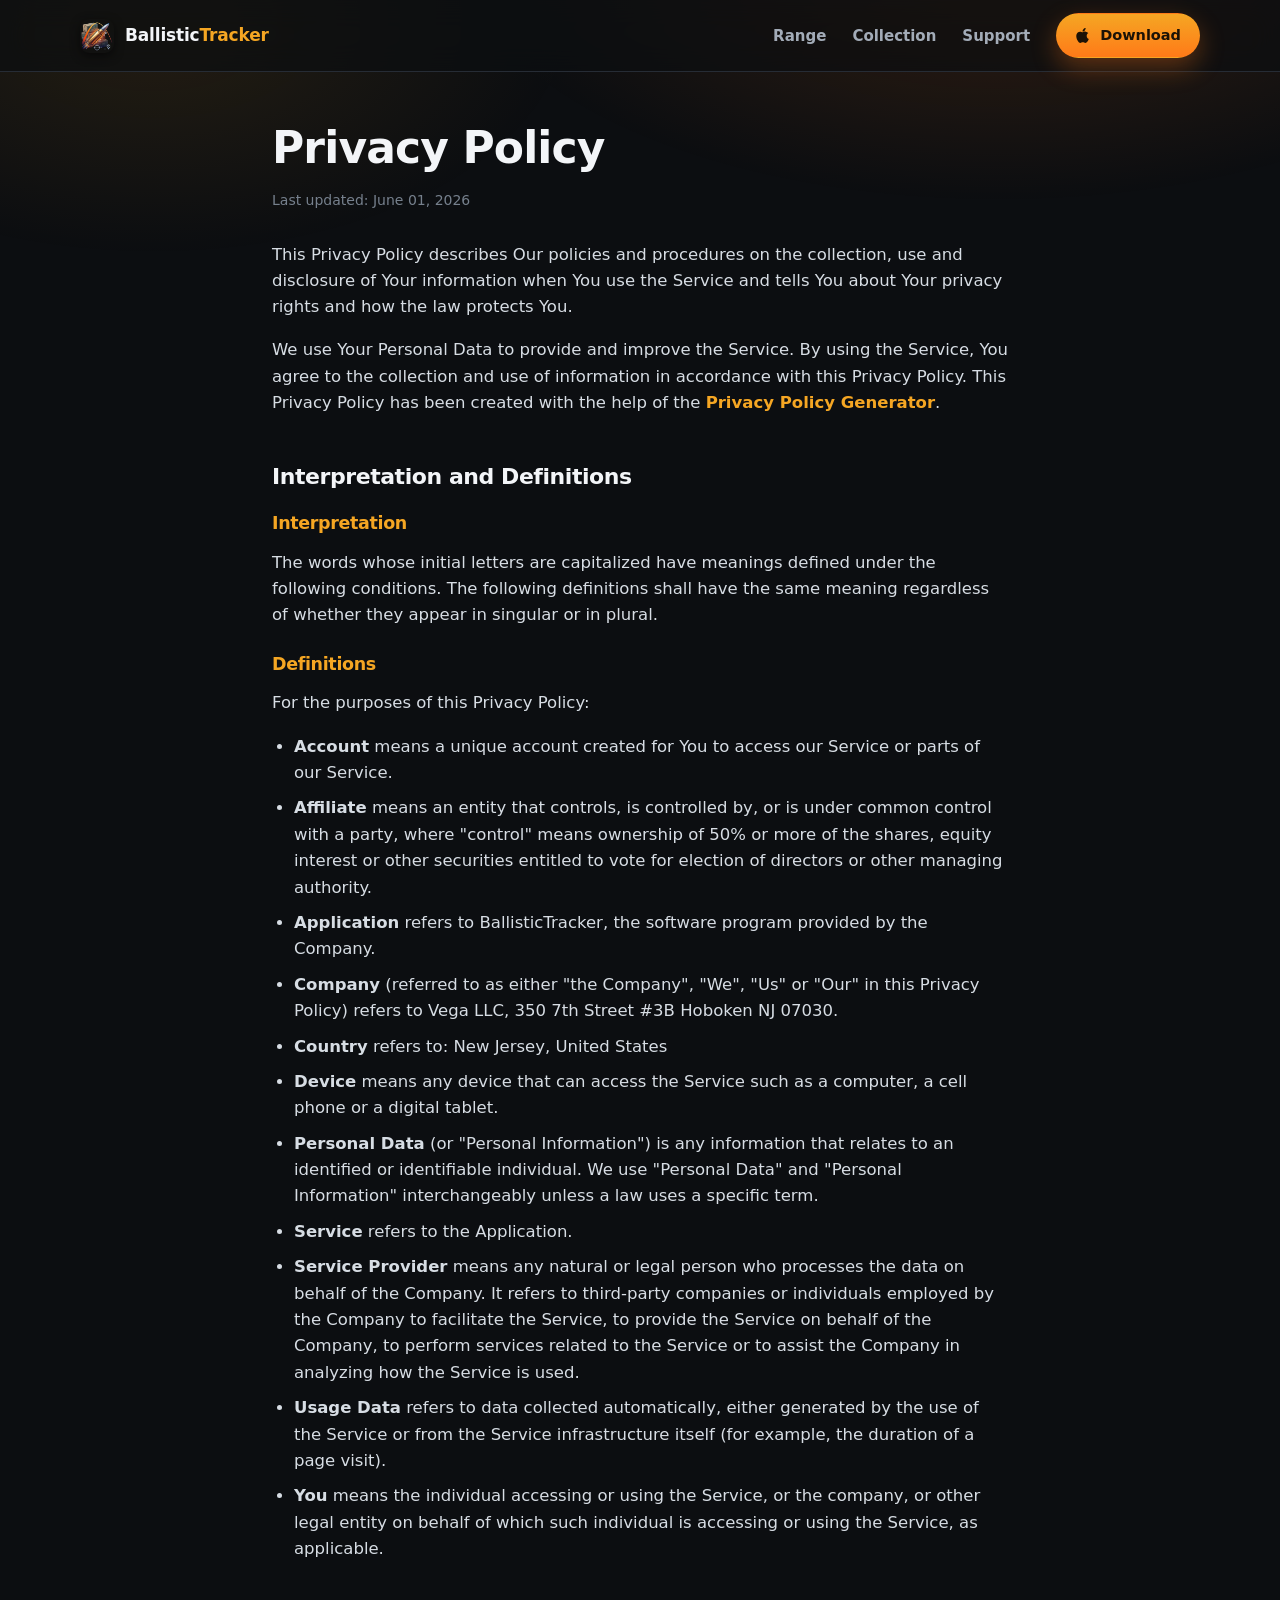
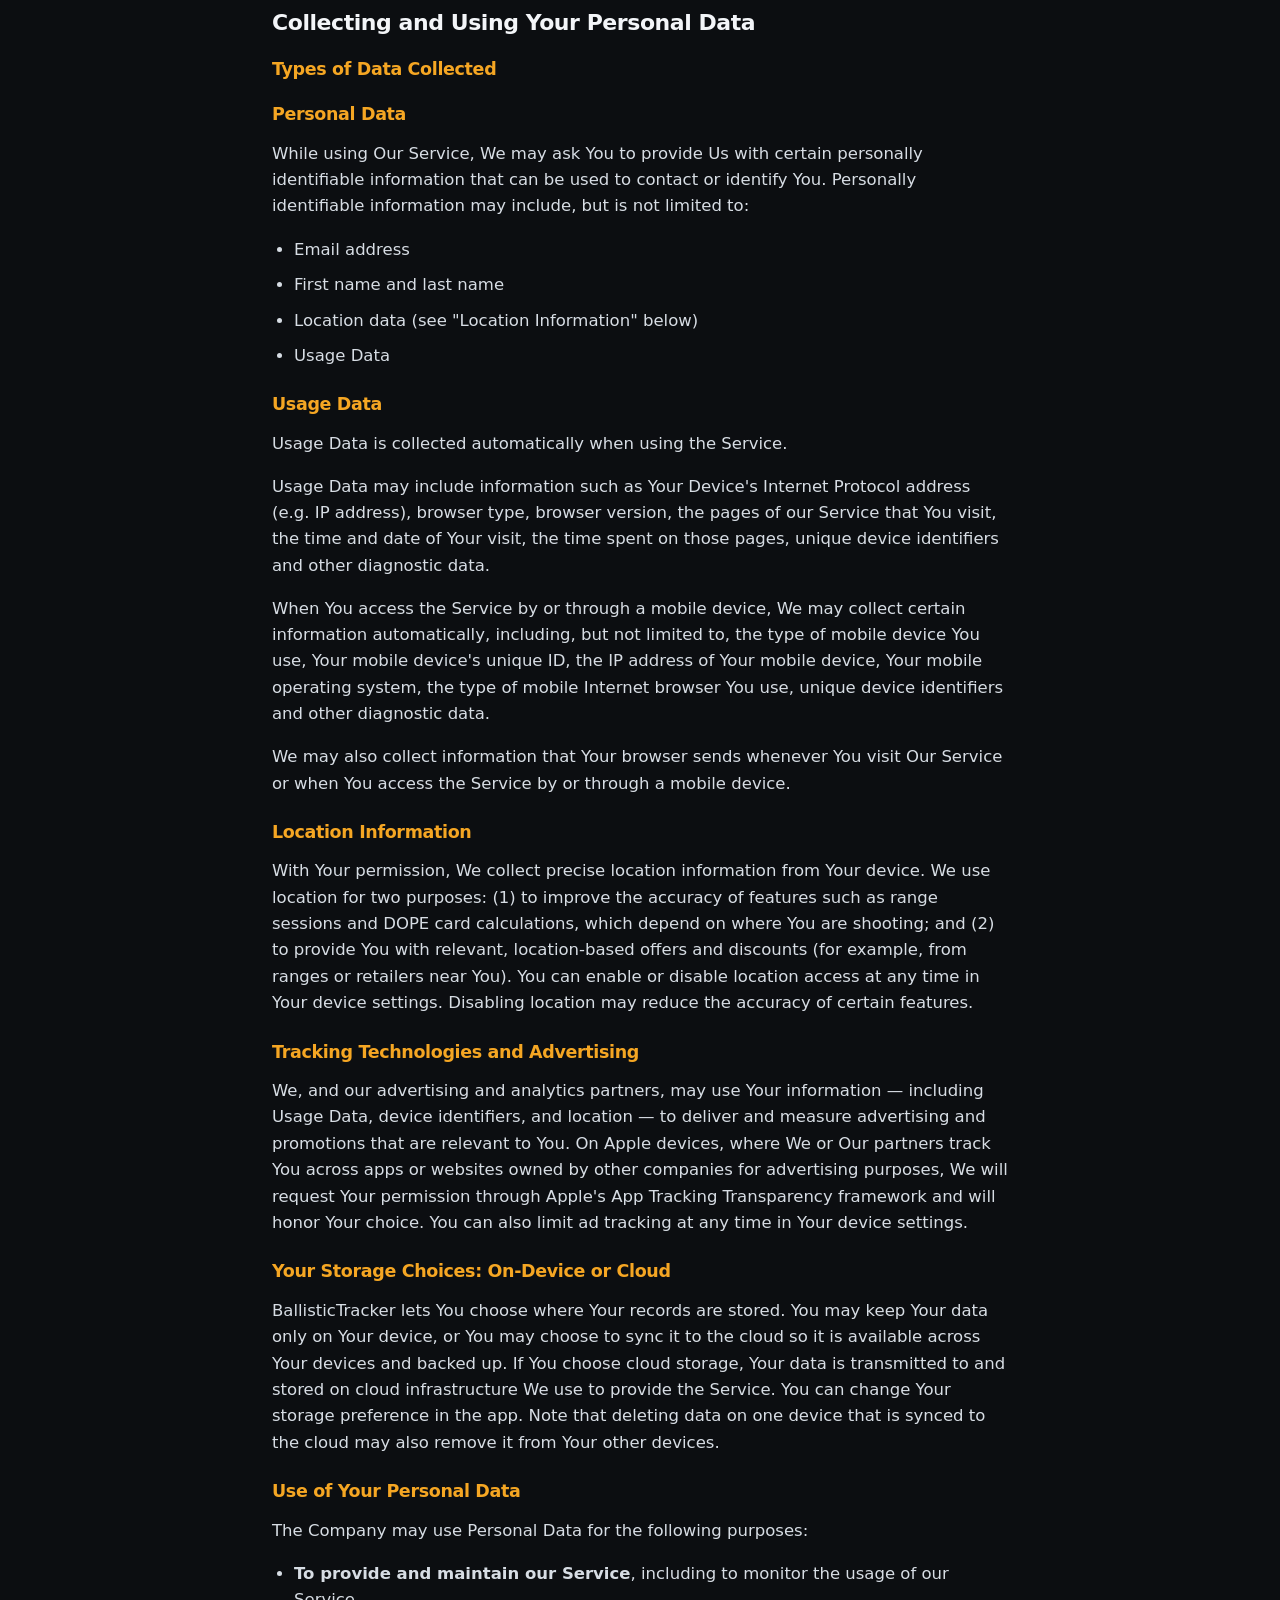
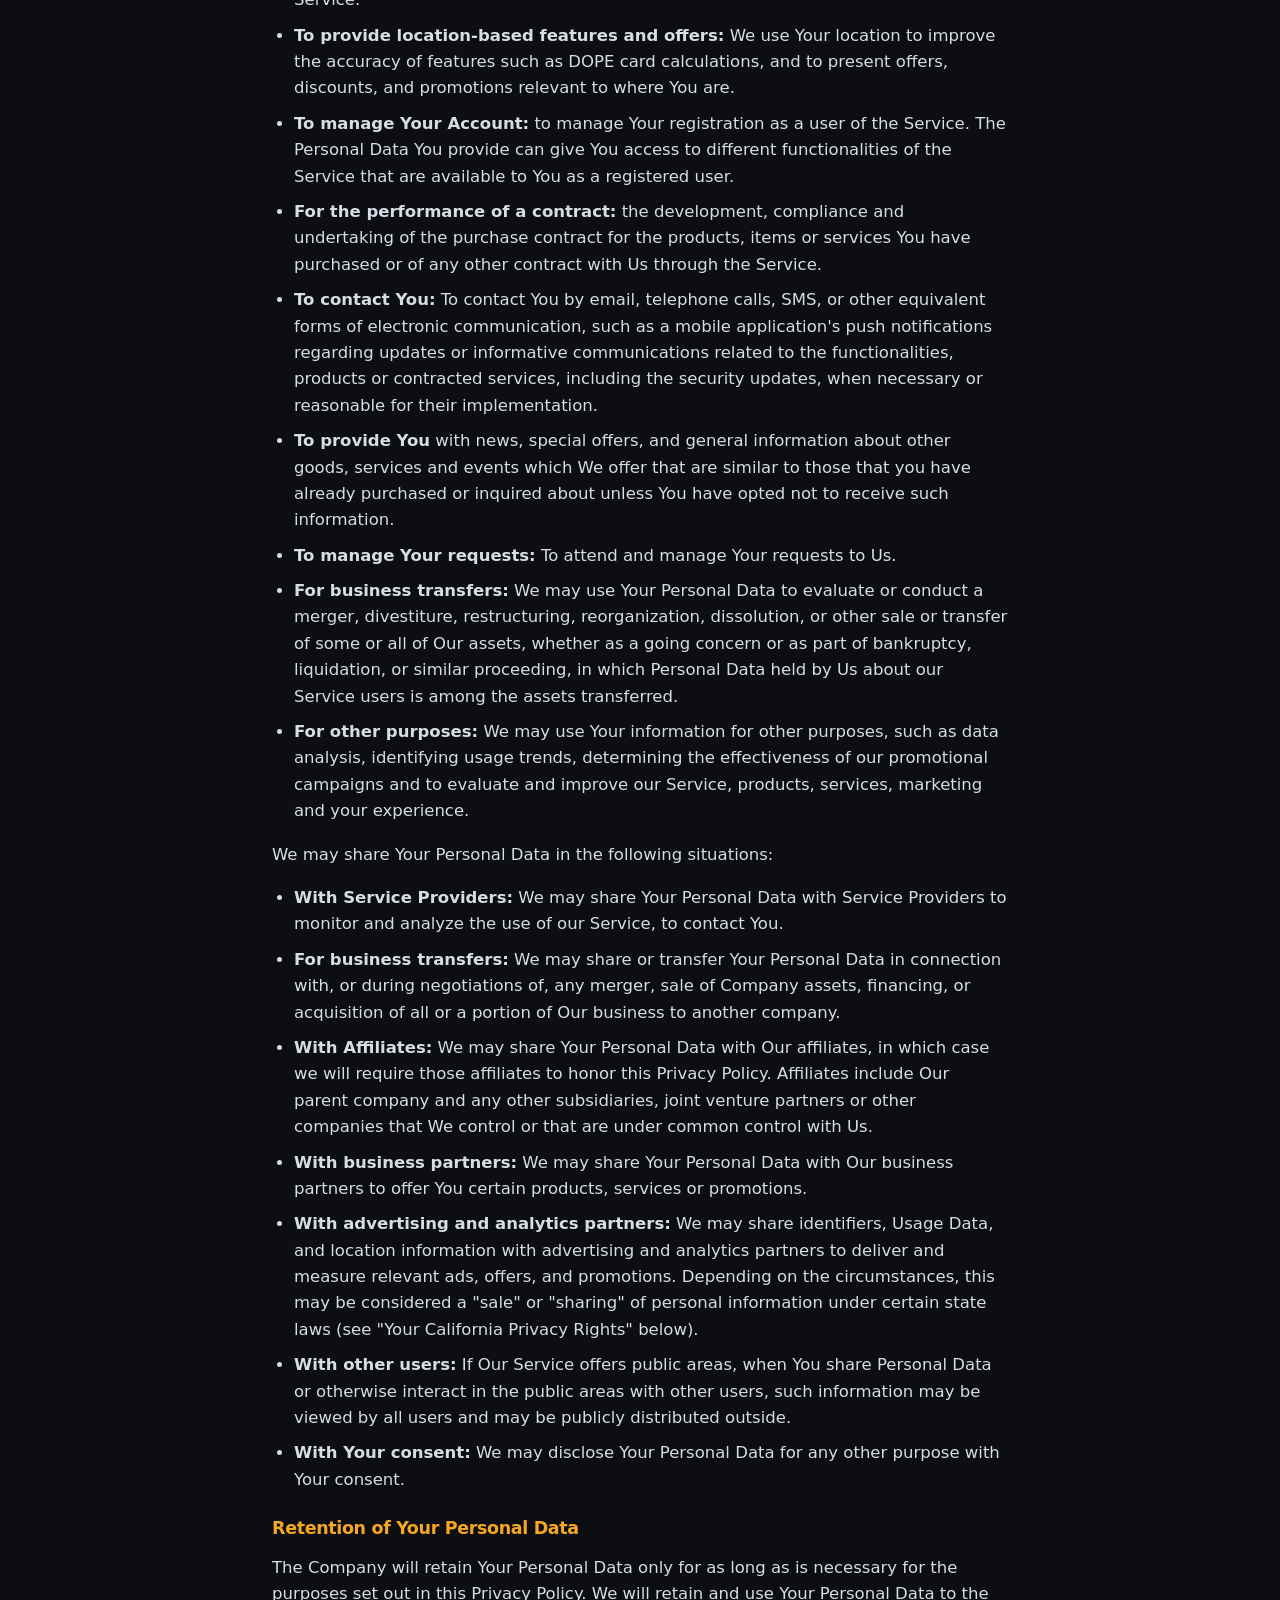
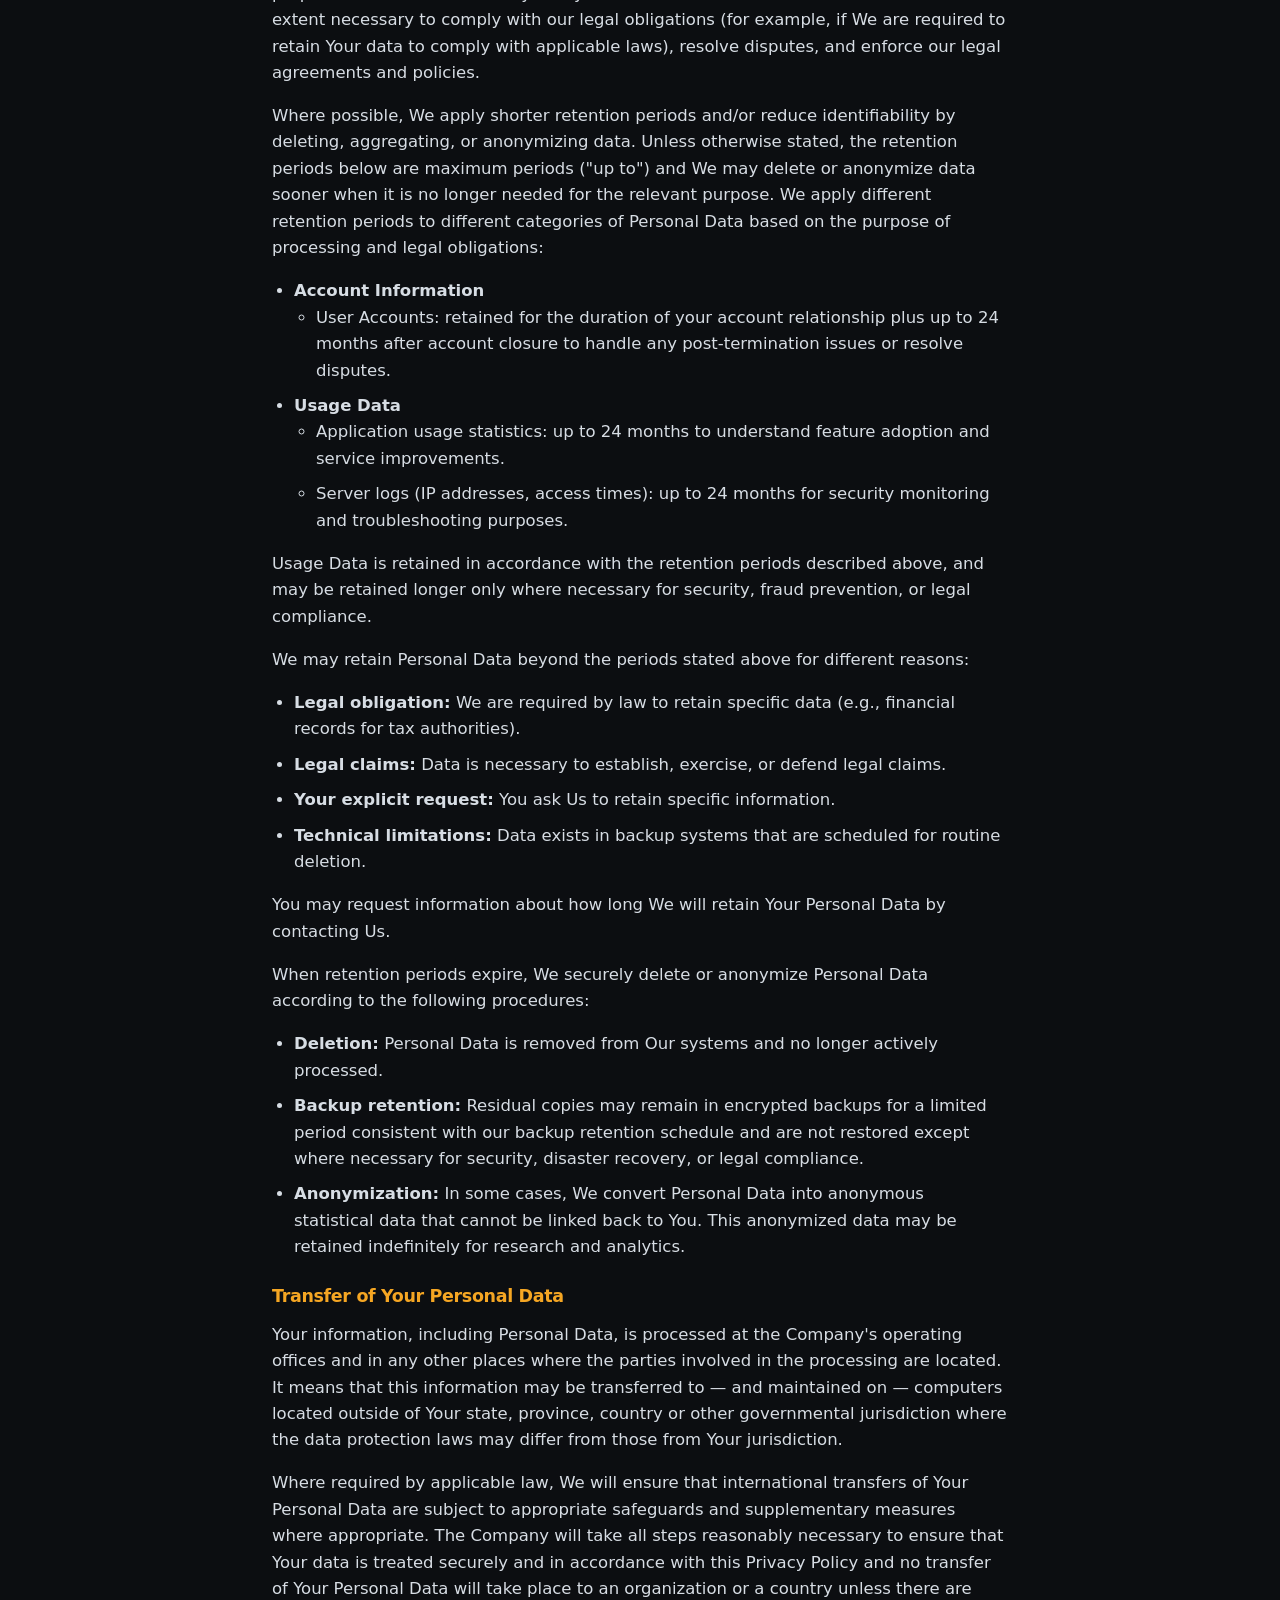
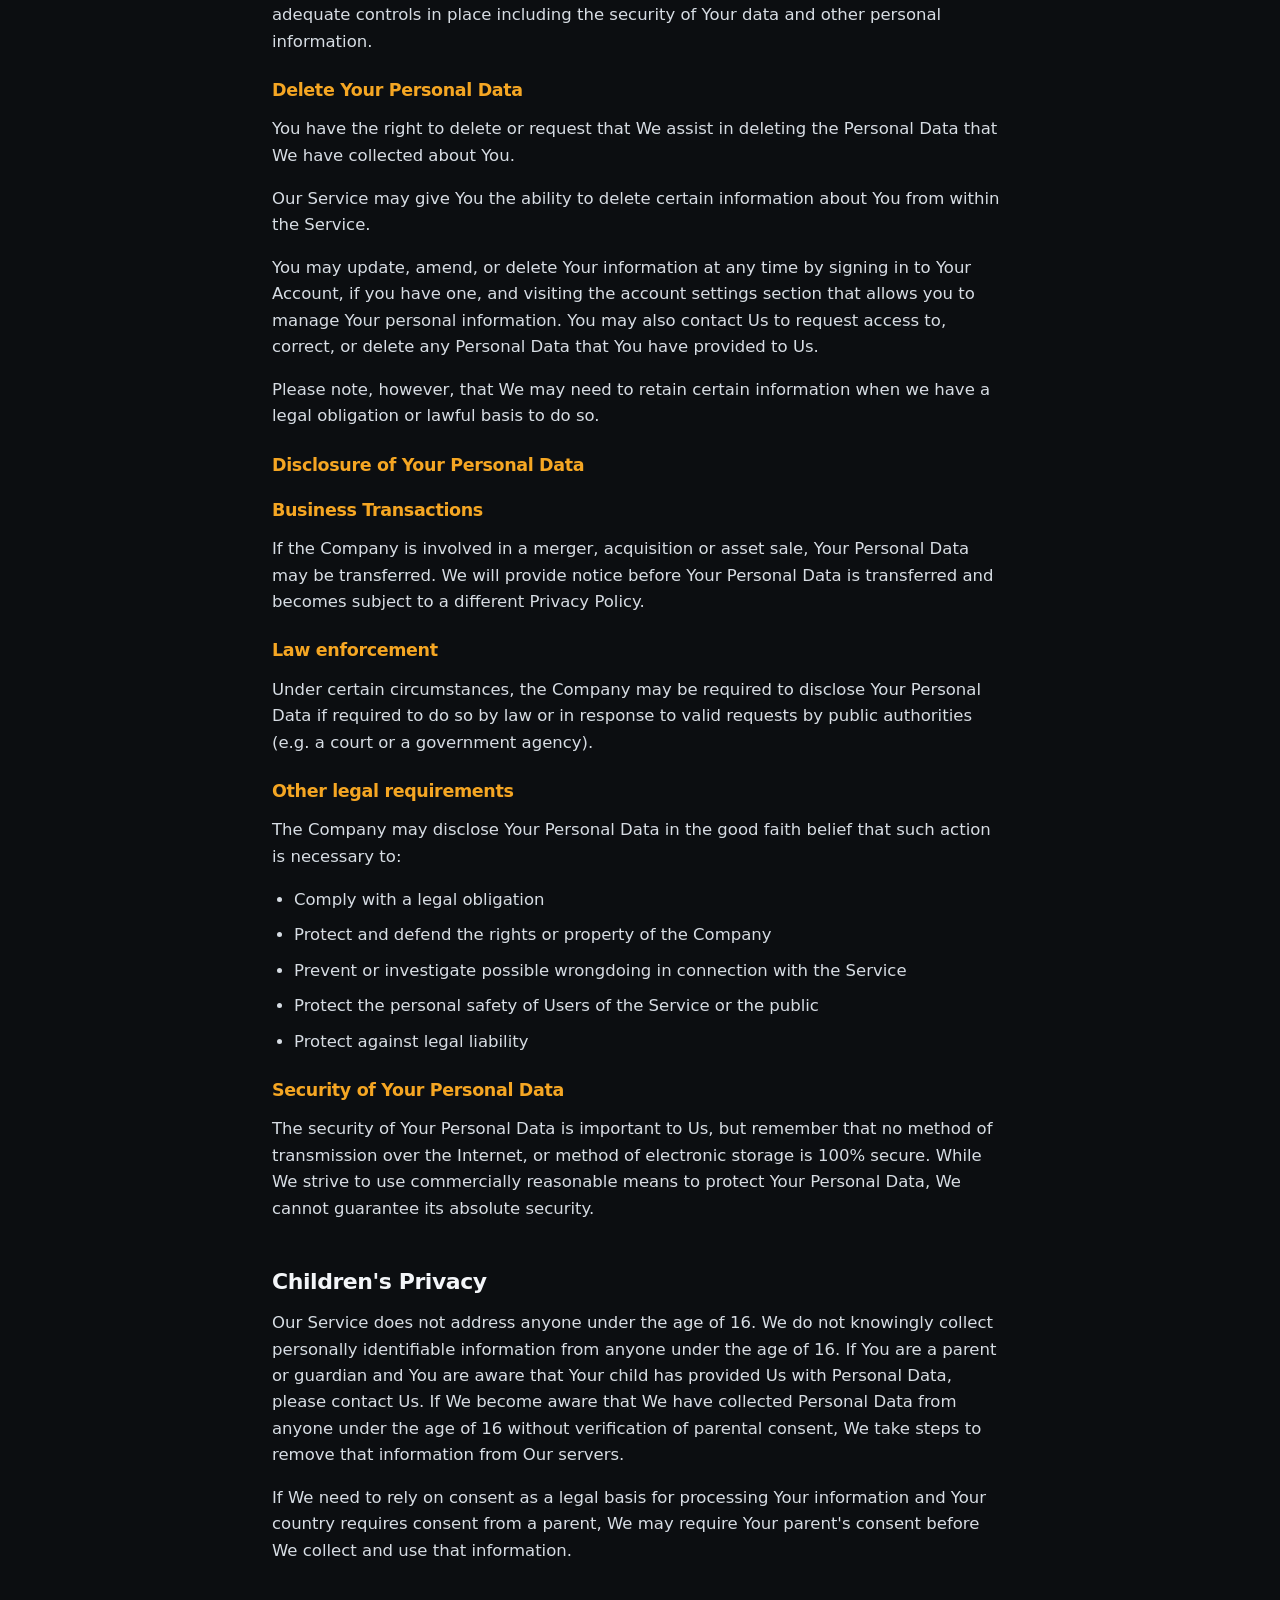
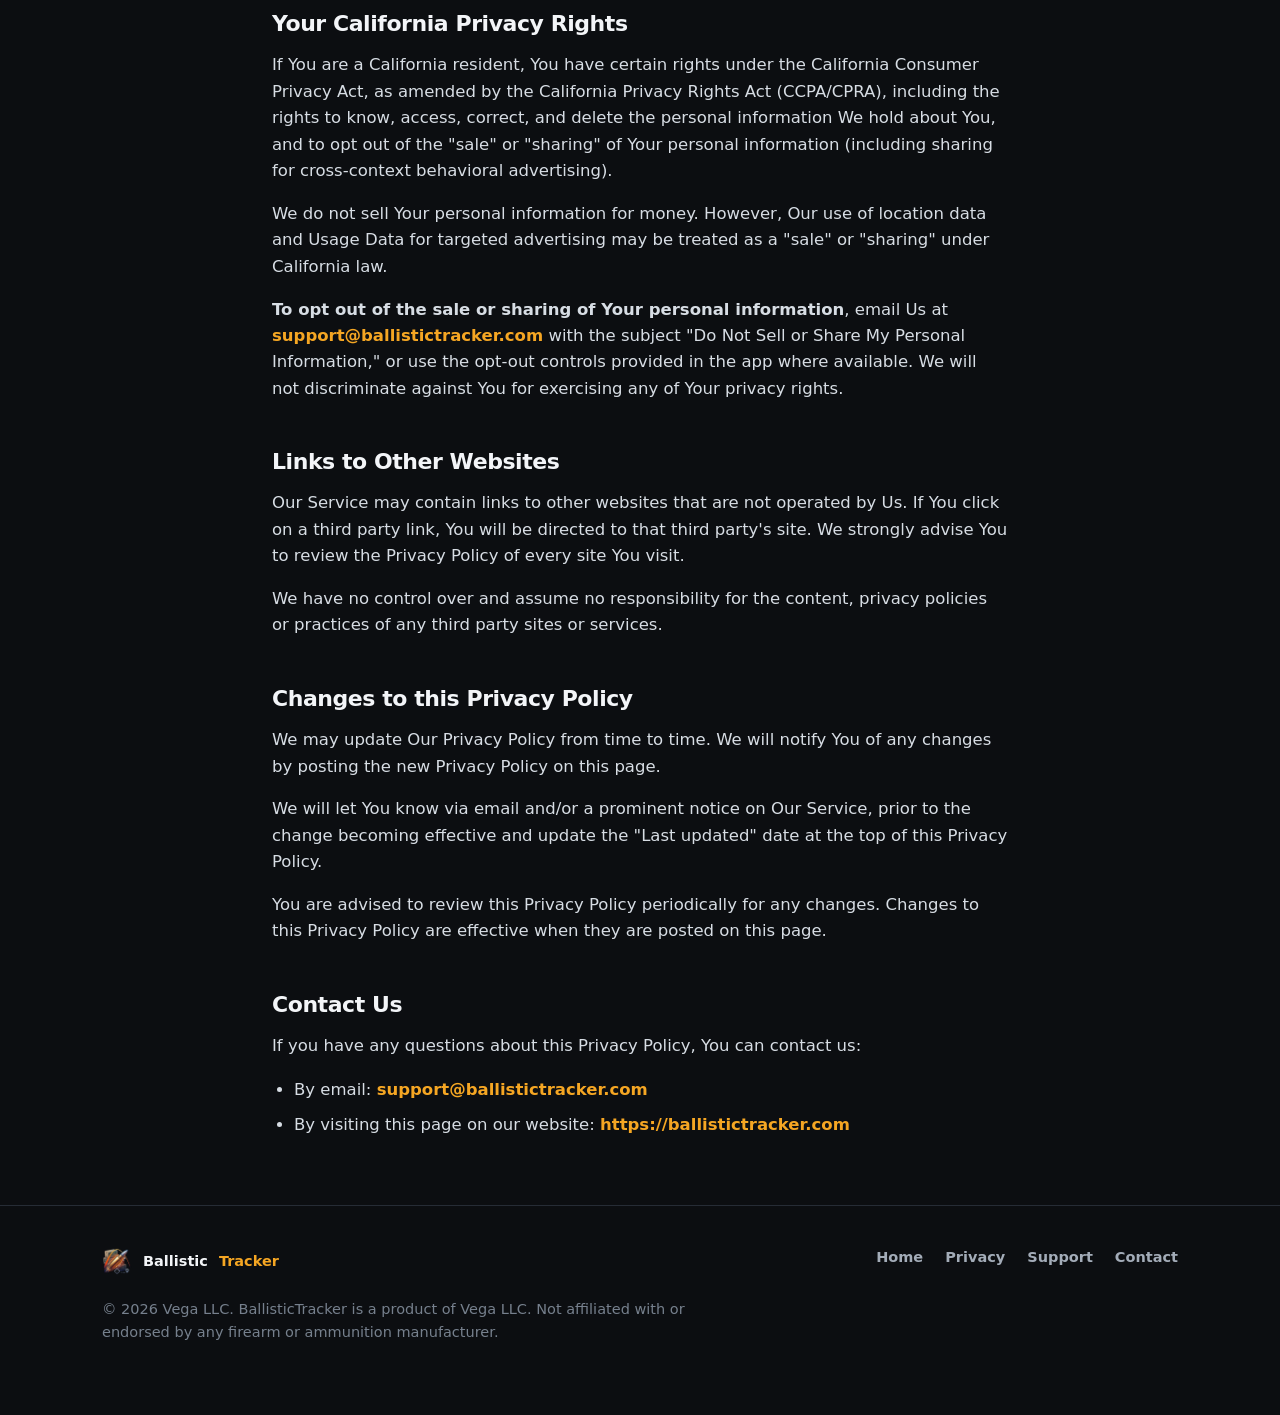
==== commit b86388a2: "Align privacy claims with roadmap: tracking, location ads, cloud Homepage: replace absolute "no trac" ====
--- a/privacy.html
+++ b/privacy.html
@@ -67,7 +67,10 @@
       <h3>Personal Data</h3>
       <p>While using Our Service, We may ask You to provide Us with certain personally identifiable information that can be used to contact or identify You. Personally identifiable information may include, but is not limited to:</p>
       <ul>
+        <li>Email address</li>
         <li>First name and last name</li>
+        <li>Location data (see "Location Information" below)</li>
+        <li>Usage Data</li>
       </ul>
 
       <h3>Usage Data</h3>
@@ -76,10 +79,20 @@
       <p>When You access the Service by or through a mobile device, We may collect certain information automatically, including, but not limited to, the type of mobile device You use, Your mobile device's unique ID, the IP address of Your mobile device, Your mobile operating system, the type of mobile Internet browser You use, unique device identifiers and other diagnostic data.</p>
       <p>We may also collect information that Your browser sends whenever You visit Our Service or when You access the Service by or through a mobile device.</p>
 
+      <h3>Location Information</h3>
+      <p>With Your permission, We collect precise location information from Your device. We use location for two purposes: (1) to improve the accuracy of features such as range sessions and DOPE card calculations, which depend on where You are shooting; and (2) to provide You with relevant, location-based offers and discounts (for example, from ranges or retailers near You). You can enable or disable location access at any time in Your device settings. Disabling location may reduce the accuracy of certain features.</p>
+
+      <h3>Tracking Technologies and Advertising</h3>
+      <p>We, and our advertising and analytics partners, may use Your information — including Usage Data, device identifiers, and location — to deliver and measure advertising and promotions that are relevant to You. On Apple devices, where We or Our partners track You across apps or websites owned by other companies for advertising purposes, We will request Your permission through Apple's App Tracking Transparency framework and will honor Your choice. You can also limit ad tracking at any time in Your device settings.</p>
+
+      <h3>Your Storage Choices: On-Device or Cloud</h3>
+      <p>BallisticTracker lets You choose where Your records are stored. You may keep Your data only on Your device, or You may choose to sync it to the cloud so it is available across Your devices and backed up. If You choose cloud storage, Your data is transmitted to and stored on cloud infrastructure We use to provide the Service. You can change Your storage preference in the app. Note that deleting data on one device that is synced to the cloud may also remove it from Your other devices.</p>
+
       <h3>Use of Your Personal Data</h3>
       <p>The Company may use Personal Data for the following purposes:</p>
       <ul>
         <li><strong>To provide and maintain our Service</strong>, including to monitor the usage of our Service.</li>
+        <li><strong>To provide location-based features and offers:</strong> We use Your location to improve the accuracy of features such as DOPE card calculations, and to present offers, discounts, and promotions relevant to where You are.</li>
         <li><strong>To manage Your Account:</strong> to manage Your registration as a user of the Service. The Personal Data You provide can give You access to different functionalities of the Service that are available to You as a registered user.</li>
         <li><strong>For the performance of a contract:</strong> the development, compliance and undertaking of the purchase contract for the products, items or services You have purchased or of any other contract with Us through the Service.</li>
         <li><strong>To contact You:</strong> To contact You by email, telephone calls, SMS, or other equivalent forms of electronic communication, such as a mobile application's push notifications regarding updates or informative communications related to the functionalities, products or contracted services, including the security updates, when necessary or reasonable for their implementation.</li>
@@ -95,6 +108,7 @@
         <li><strong>For business transfers:</strong> We may share or transfer Your Personal Data in connection with, or during negotiations of, any merger, sale of Company assets, financing, or acquisition of all or a portion of Our business to another company.</li>
         <li><strong>With Affiliates:</strong> We may share Your Personal Data with Our affiliates, in which case we will require those affiliates to honor this Privacy Policy. Affiliates include Our parent company and any other subsidiaries, joint venture partners or other companies that We control or that are under common control with Us.</li>
         <li><strong>With business partners:</strong> We may share Your Personal Data with Our business partners to offer You certain products, services or promotions.</li>
+        <li><strong>With advertising and analytics partners:</strong> We may share identifiers, Usage Data, and location information with advertising and analytics partners to deliver and measure relevant ads, offers, and promotions. Depending on the circumstances, this may be considered a "sale" or "sharing" of personal information under certain state laws (see "Your California Privacy Rights" below).</li>
         <li><strong>With other users:</strong> If Our Service offers public areas, when You share Personal Data or otherwise interact in the public areas with other users, such information may be viewed by all users and may be publicly distributed outside.</li>
         <li><strong>With Your consent:</strong> We may disclose Your Personal Data for any other purpose with Your consent.</li>
       </ul>
@@ -165,6 +179,11 @@
       <h2>Children's Privacy</h2>
       <p>Our Service does not address anyone under the age of 16. We do not knowingly collect personally identifiable information from anyone under the age of 16. If You are a parent or guardian and You are aware that Your child has provided Us with Personal Data, please contact Us. If We become aware that We have collected Personal Data from anyone under the age of 16 without verification of parental consent, We take steps to remove that information from Our servers.</p>
       <p>If We need to rely on consent as a legal basis for processing Your information and Your country requires consent from a parent, We may require Your parent's consent before We collect and use that information.</p>
+
+      <h2>Your California Privacy Rights</h2>
+      <p>If You are a California resident, You have certain rights under the California Consumer Privacy Act, as amended by the California Privacy Rights Act (CCPA/CPRA), including the rights to know, access, correct, and delete the personal information We hold about You, and to opt out of the "sale" or "sharing" of Your personal information (including sharing for cross-context behavioral advertising).</p>
+      <p>We do not sell Your personal information for money. However, Our use of location data and Usage Data for targeted advertising may be treated as a "sale" or "sharing" under California law.</p>
+      <p><strong>To opt out of the sale or sharing of Your personal information</strong>, email Us at <a href="mailto:support@ballistictracker.com?subject=Do%20Not%20Sell%20or%20Share%20My%20Personal%20Information">support@ballistictracker.com</a> with the subject "Do Not Sell or Share My Personal Information," or use the opt-out controls provided in the app where available. We will not discriminate against You for exercising any of Your privacy rights.</p>
 
       <h2>Links to Other Websites</h2>
       <p>Our Service may contain links to other websites that are not operated by Us. If You click on a third party link, You will be directed to that third party's site. We strongly advise You to review the Privacy Policy of every site You visit.</p>
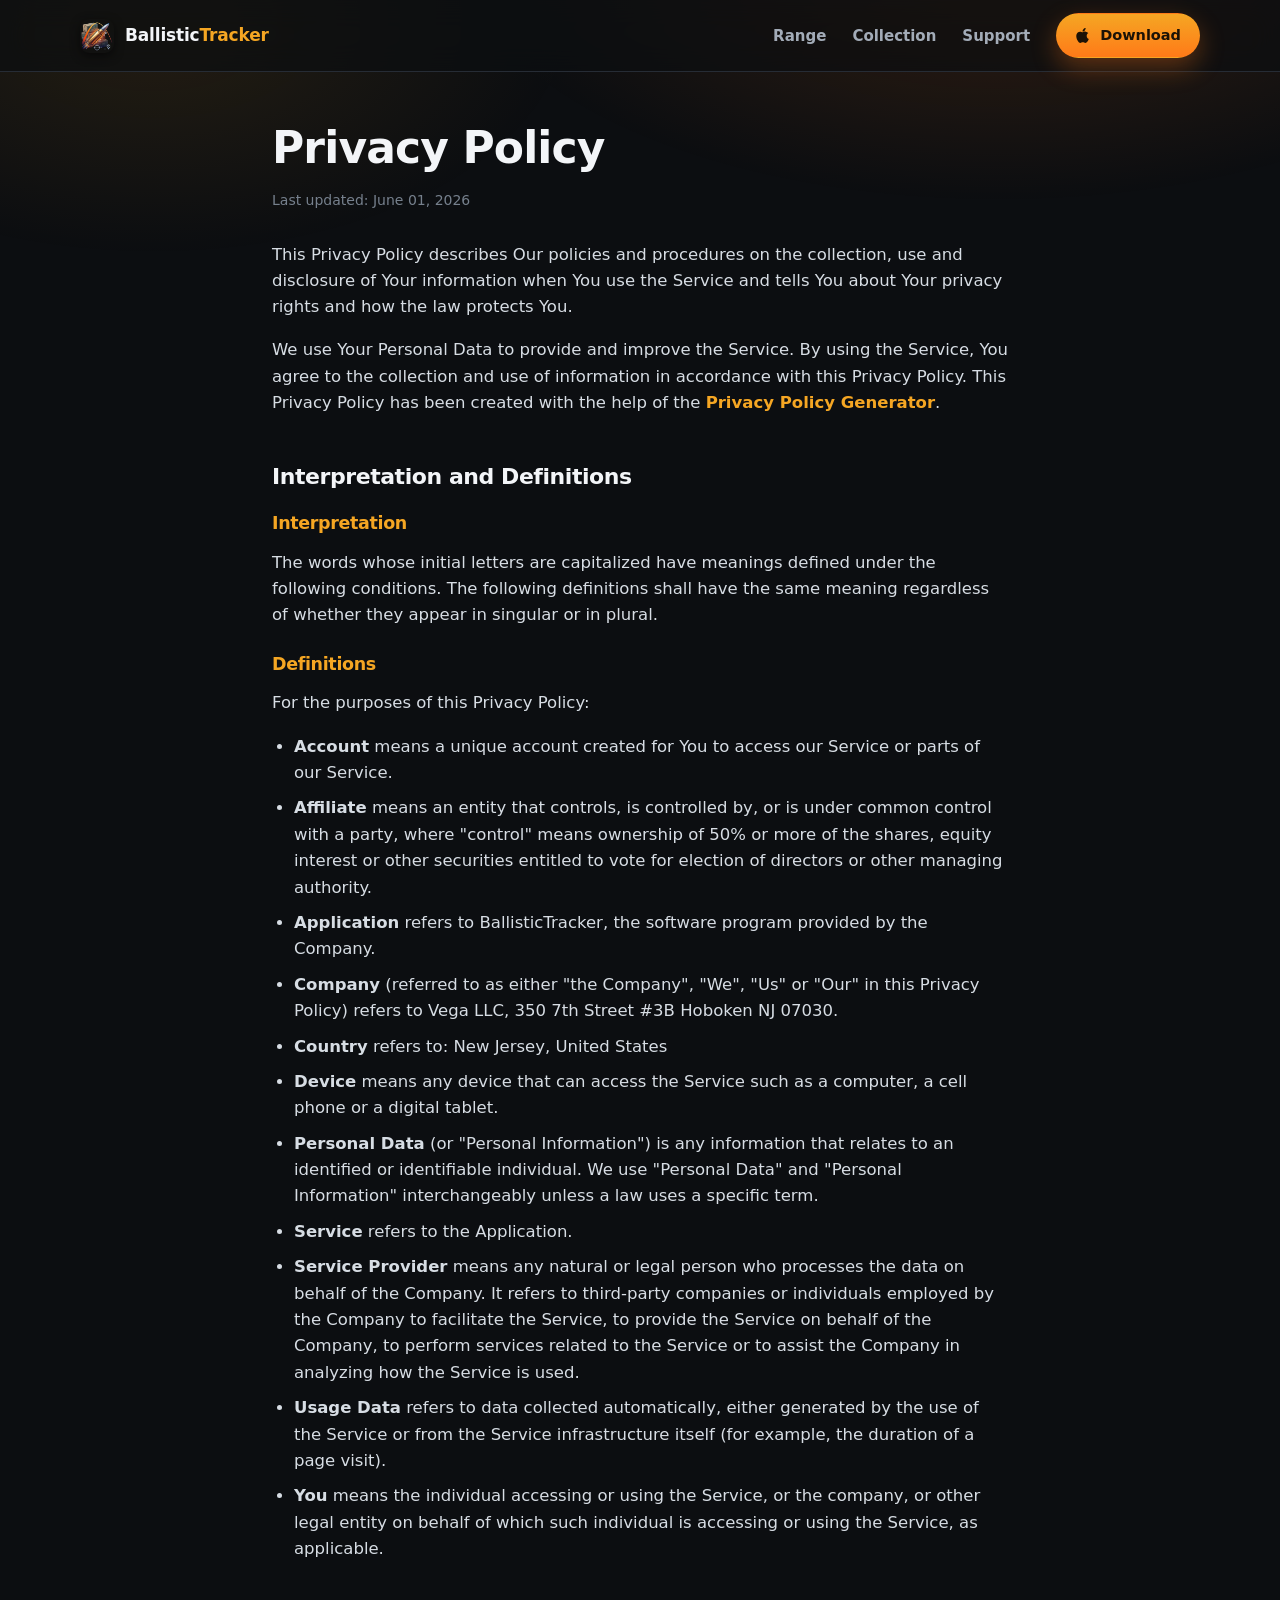
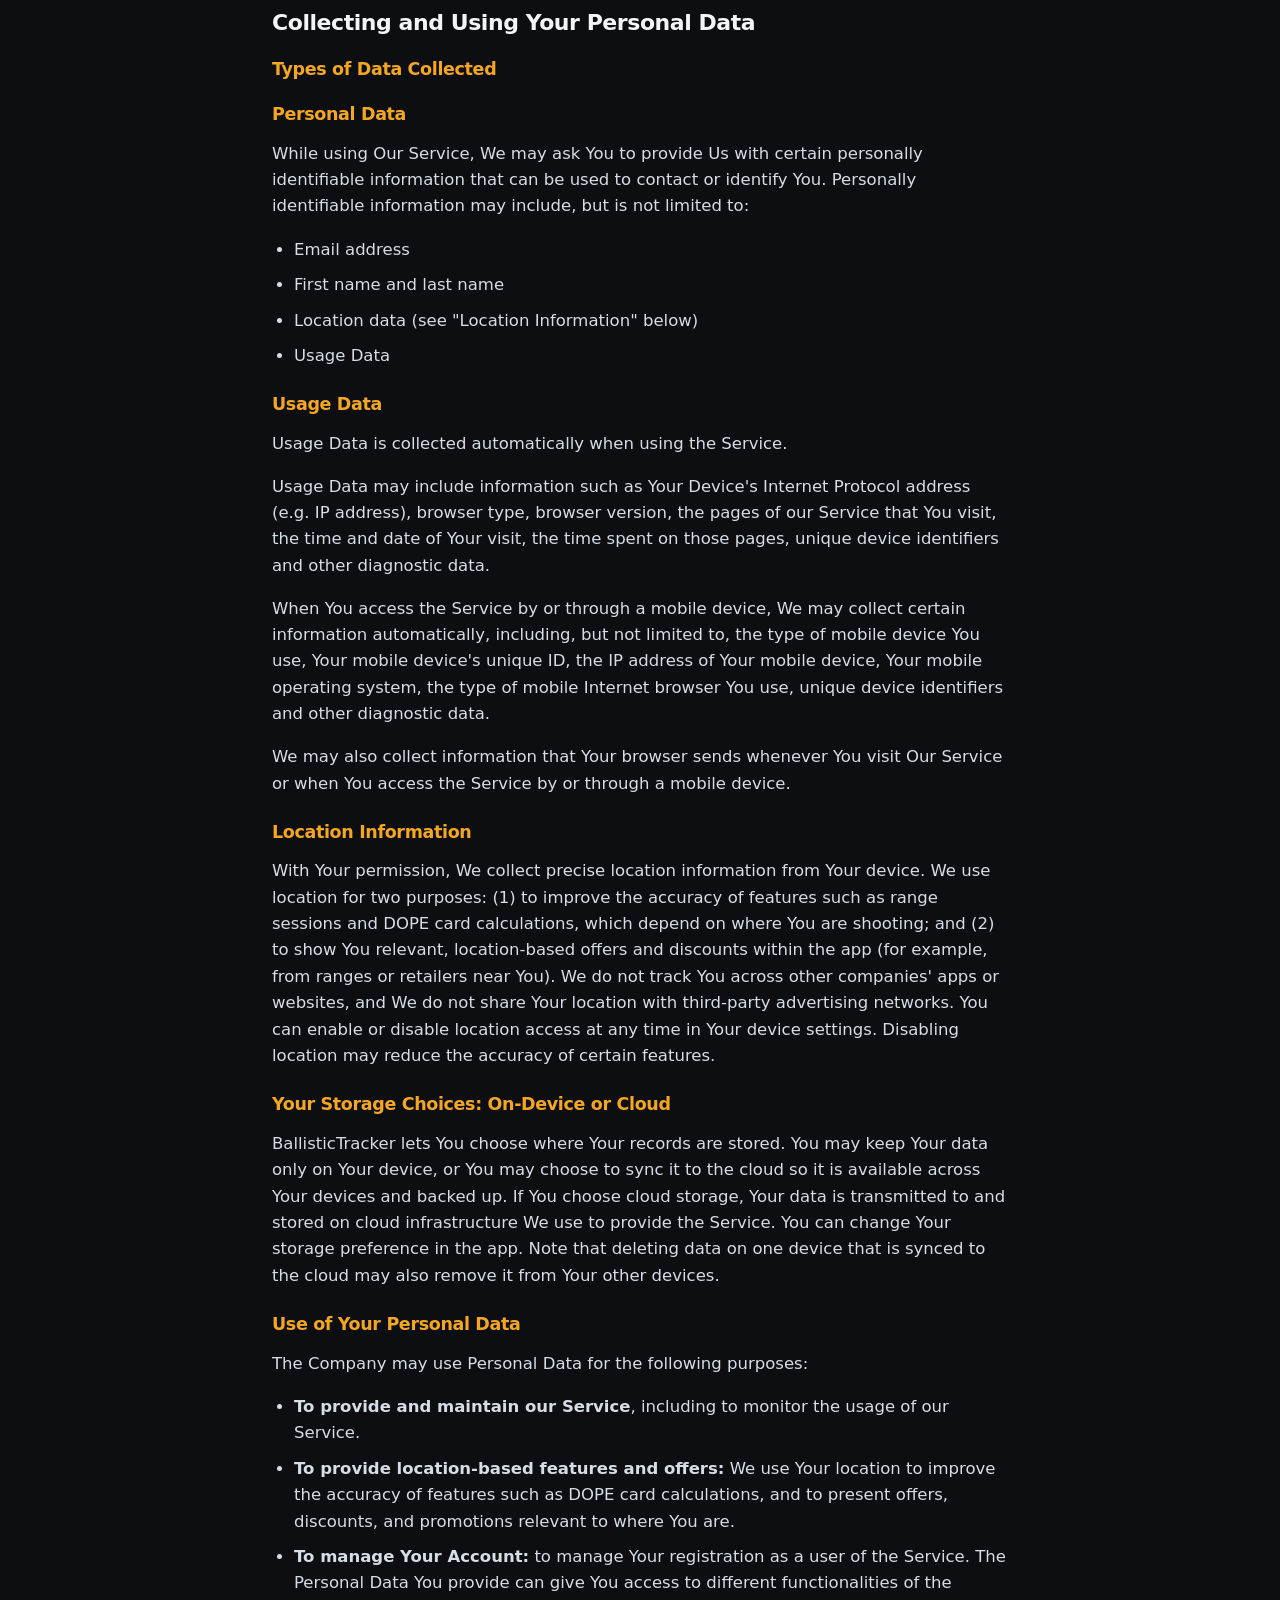
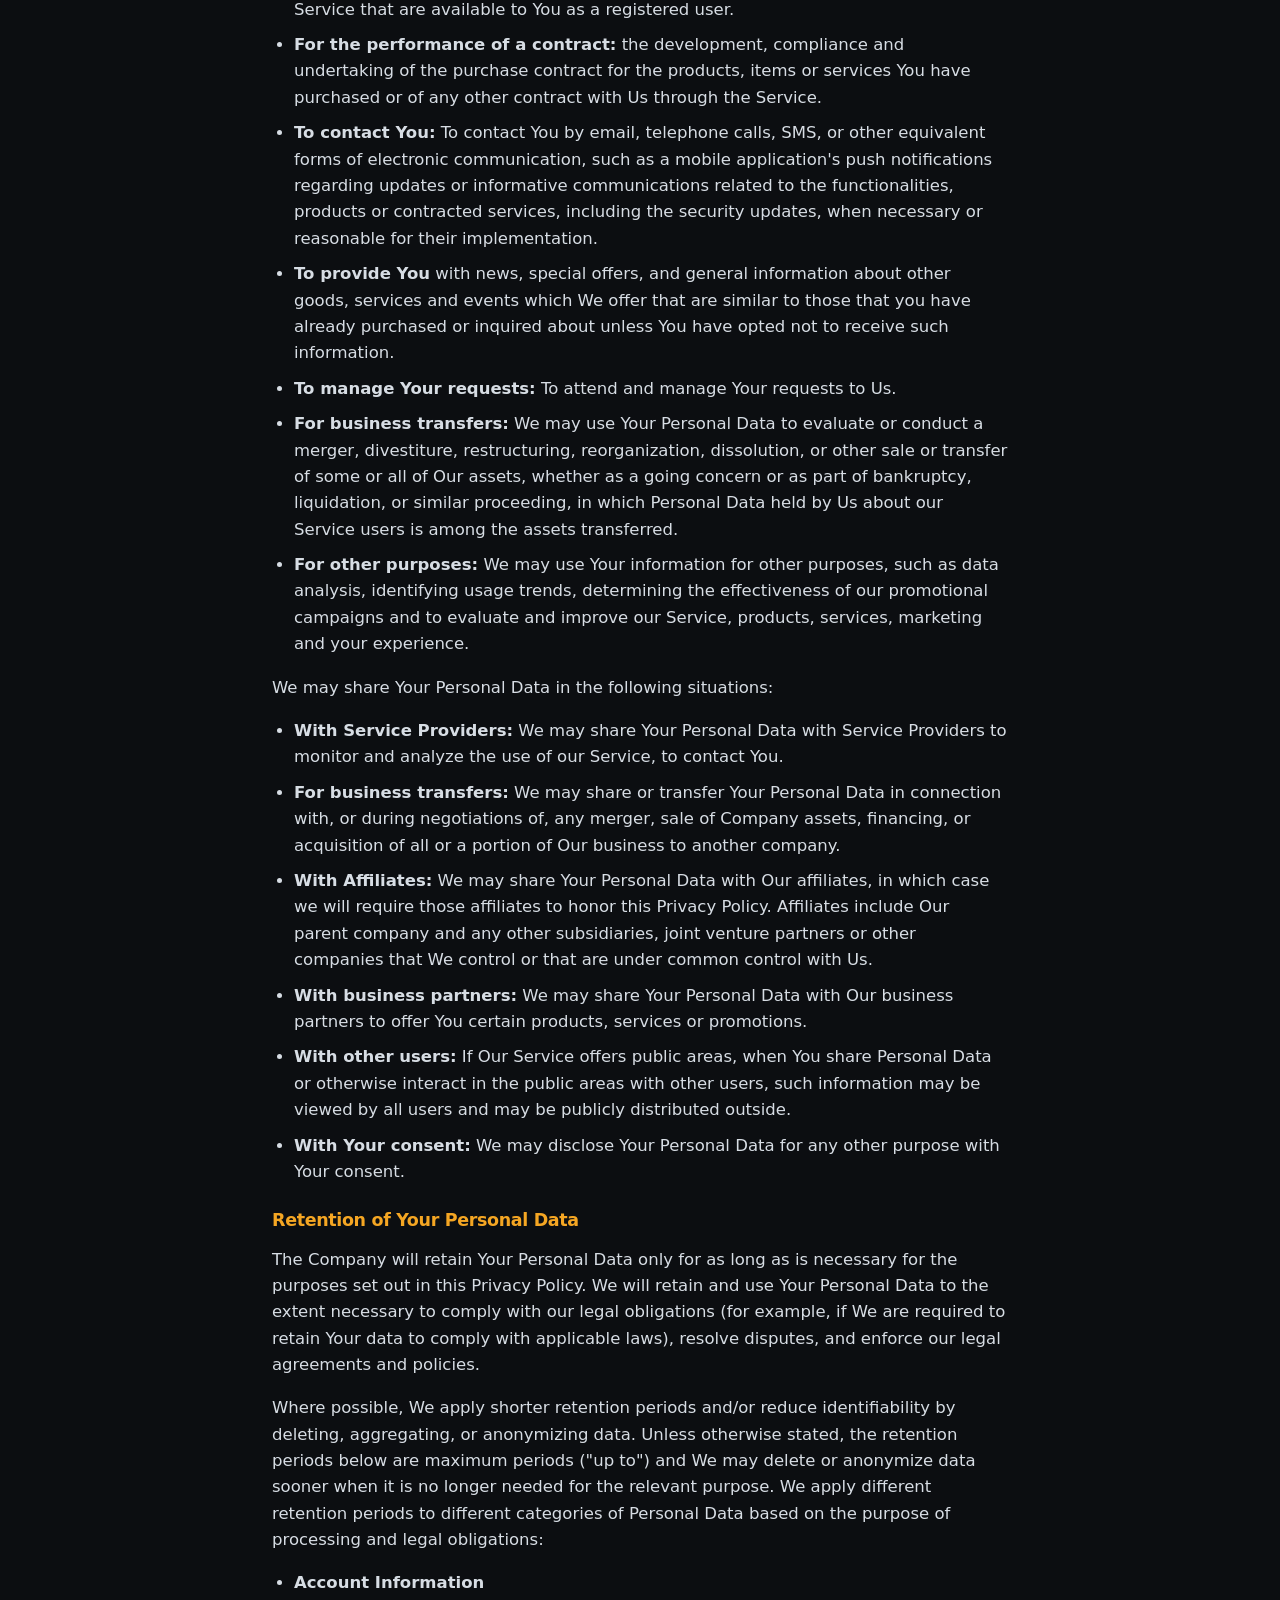
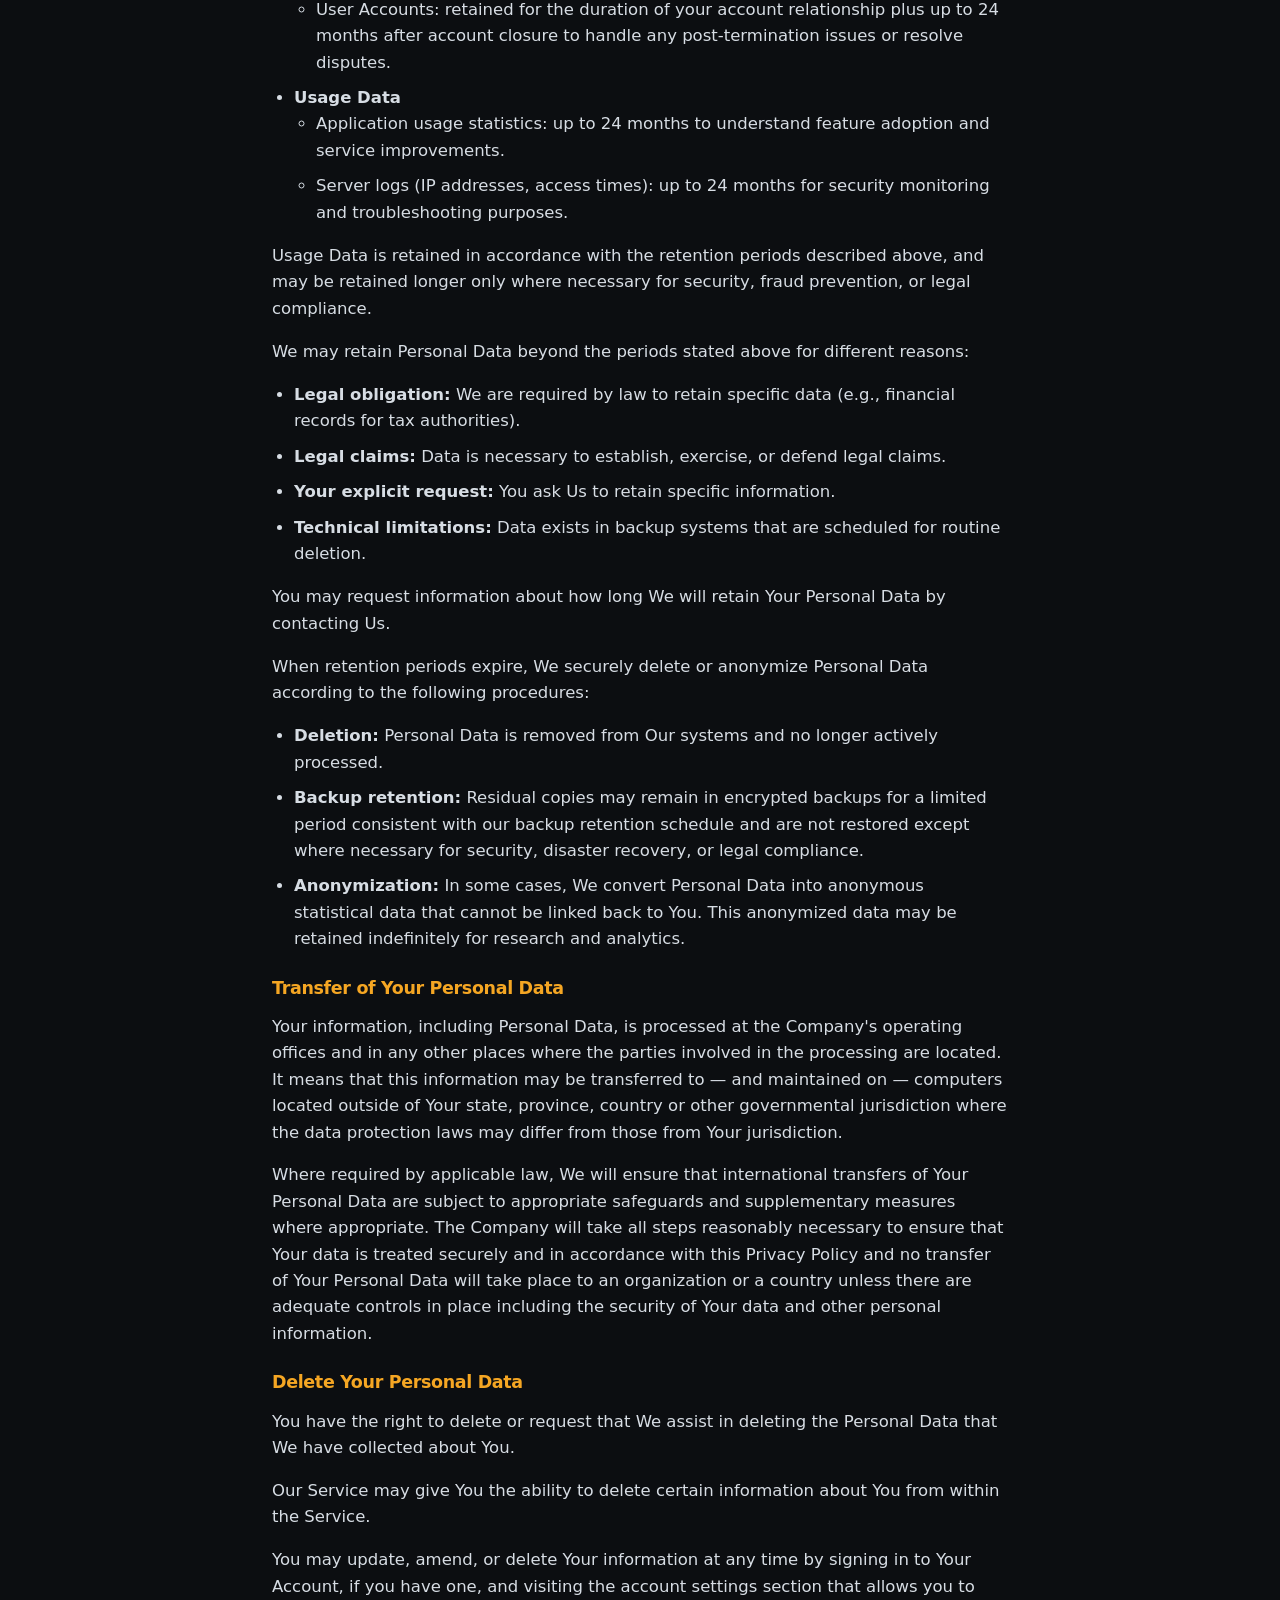
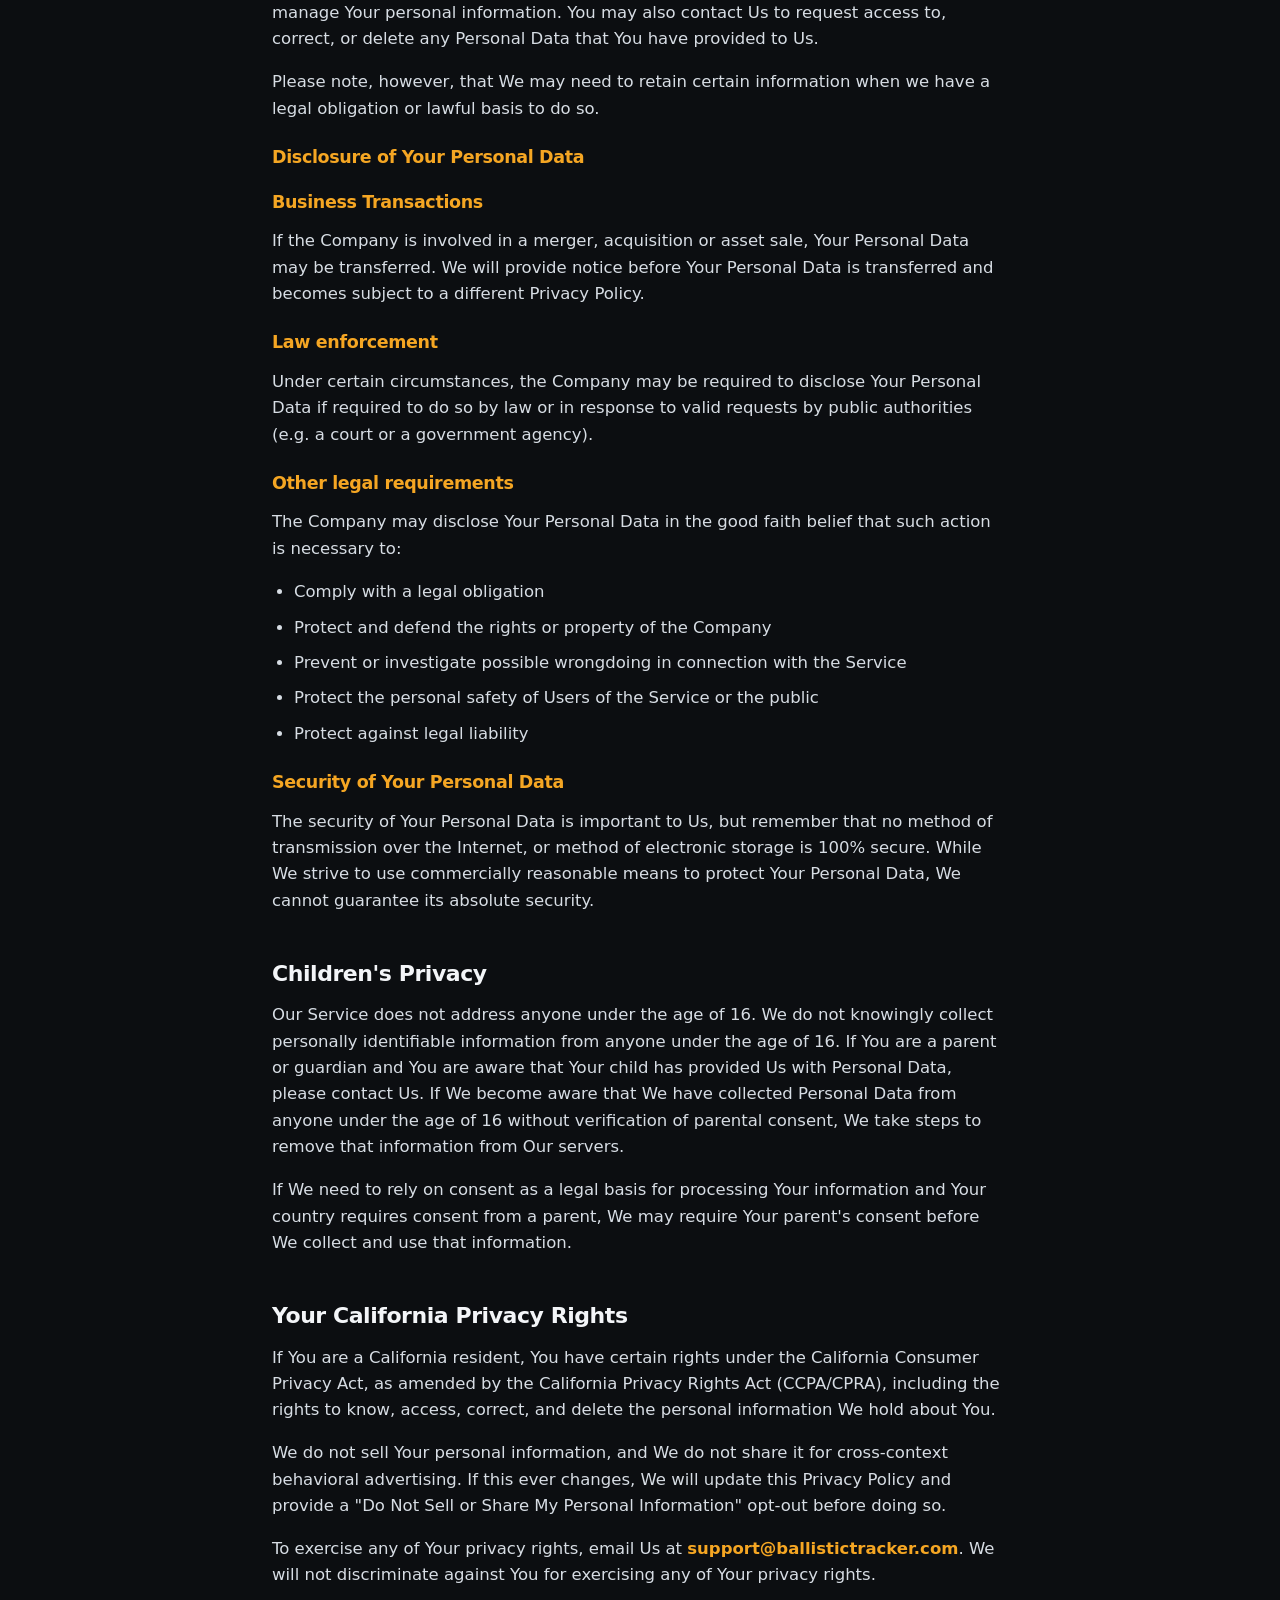
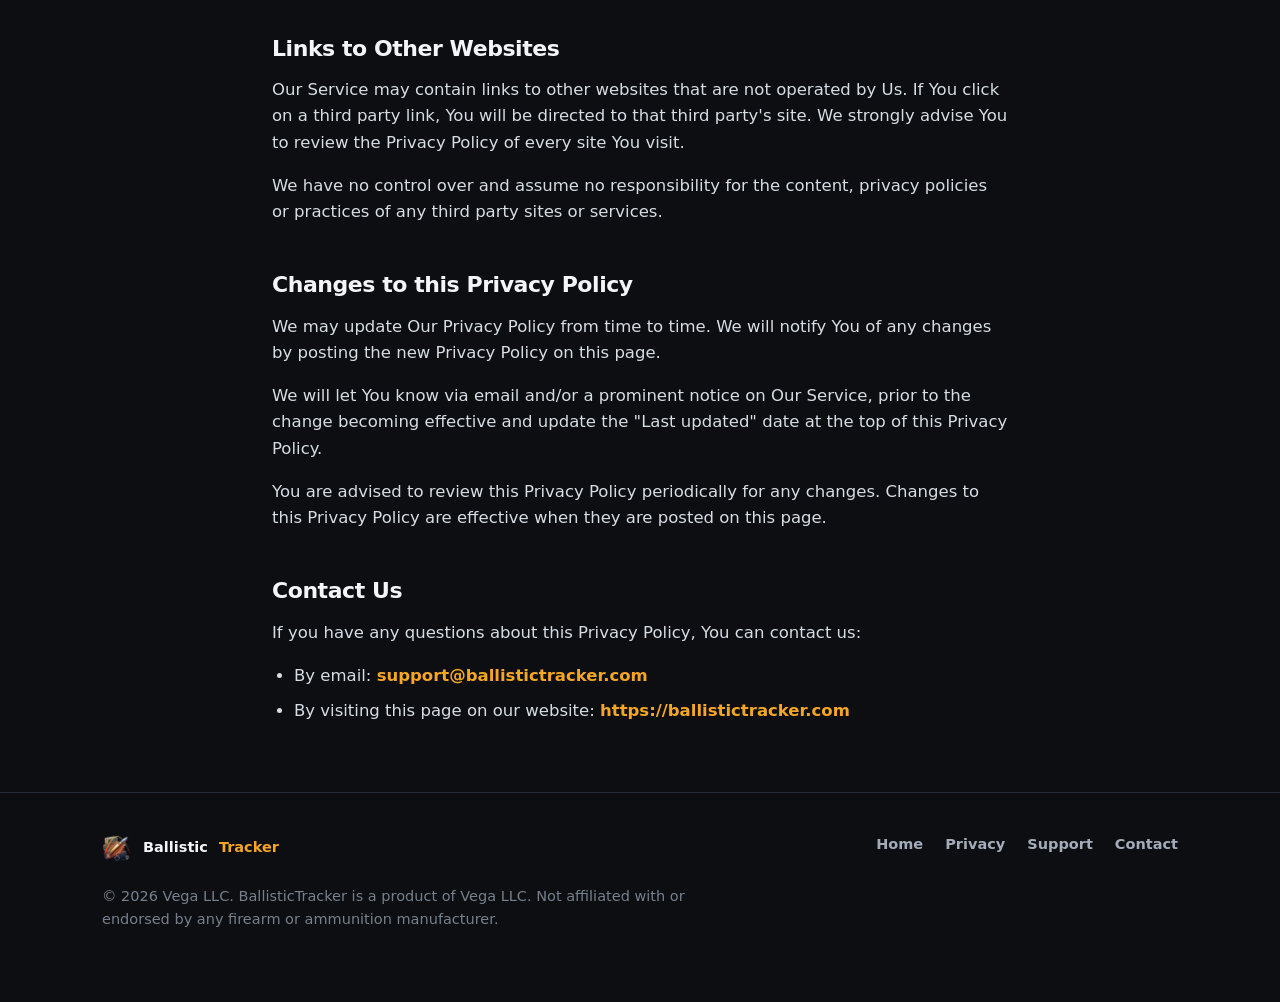
==== commit 01968698: "Remove ad-tracking/ATT language; keep location offers first-party Per product direction: no cross-ap" ====
--- a/privacy.html
+++ b/privacy.html
@@ -80,10 +80,7 @@
       <p>We may also collect information that Your browser sends whenever You visit Our Service or when You access the Service by or through a mobile device.</p>
 
       <h3>Location Information</h3>
-      <p>With Your permission, We collect precise location information from Your device. We use location for two purposes: (1) to improve the accuracy of features such as range sessions and DOPE card calculations, which depend on where You are shooting; and (2) to provide You with relevant, location-based offers and discounts (for example, from ranges or retailers near You). You can enable or disable location access at any time in Your device settings. Disabling location may reduce the accuracy of certain features.</p>
-
-      <h3>Tracking Technologies and Advertising</h3>
-      <p>We, and our advertising and analytics partners, may use Your information — including Usage Data, device identifiers, and location — to deliver and measure advertising and promotions that are relevant to You. On Apple devices, where We or Our partners track You across apps or websites owned by other companies for advertising purposes, We will request Your permission through Apple's App Tracking Transparency framework and will honor Your choice. You can also limit ad tracking at any time in Your device settings.</p>
+      <p>With Your permission, We collect precise location information from Your device. We use location for two purposes: (1) to improve the accuracy of features such as range sessions and DOPE card calculations, which depend on where You are shooting; and (2) to show You relevant, location-based offers and discounts within the app (for example, from ranges or retailers near You). We do not track You across other companies' apps or websites, and We do not share Your location with third-party advertising networks. You can enable or disable location access at any time in Your device settings. Disabling location may reduce the accuracy of certain features.</p>
 
       <h3>Your Storage Choices: On-Device or Cloud</h3>
       <p>BallisticTracker lets You choose where Your records are stored. You may keep Your data only on Your device, or You may choose to sync it to the cloud so it is available across Your devices and backed up. If You choose cloud storage, Your data is transmitted to and stored on cloud infrastructure We use to provide the Service. You can change Your storage preference in the app. Note that deleting data on one device that is synced to the cloud may also remove it from Your other devices.</p>
@@ -108,7 +105,6 @@
         <li><strong>For business transfers:</strong> We may share or transfer Your Personal Data in connection with, or during negotiations of, any merger, sale of Company assets, financing, or acquisition of all or a portion of Our business to another company.</li>
         <li><strong>With Affiliates:</strong> We may share Your Personal Data with Our affiliates, in which case we will require those affiliates to honor this Privacy Policy. Affiliates include Our parent company and any other subsidiaries, joint venture partners or other companies that We control or that are under common control with Us.</li>
         <li><strong>With business partners:</strong> We may share Your Personal Data with Our business partners to offer You certain products, services or promotions.</li>
-        <li><strong>With advertising and analytics partners:</strong> We may share identifiers, Usage Data, and location information with advertising and analytics partners to deliver and measure relevant ads, offers, and promotions. Depending on the circumstances, this may be considered a "sale" or "sharing" of personal information under certain state laws (see "Your California Privacy Rights" below).</li>
         <li><strong>With other users:</strong> If Our Service offers public areas, when You share Personal Data or otherwise interact in the public areas with other users, such information may be viewed by all users and may be publicly distributed outside.</li>
         <li><strong>With Your consent:</strong> We may disclose Your Personal Data for any other purpose with Your consent.</li>
       </ul>
@@ -181,9 +177,9 @@
       <p>If We need to rely on consent as a legal basis for processing Your information and Your country requires consent from a parent, We may require Your parent's consent before We collect and use that information.</p>
 
       <h2>Your California Privacy Rights</h2>
-      <p>If You are a California resident, You have certain rights under the California Consumer Privacy Act, as amended by the California Privacy Rights Act (CCPA/CPRA), including the rights to know, access, correct, and delete the personal information We hold about You, and to opt out of the "sale" or "sharing" of Your personal information (including sharing for cross-context behavioral advertising).</p>
-      <p>We do not sell Your personal information for money. However, Our use of location data and Usage Data for targeted advertising may be treated as a "sale" or "sharing" under California law.</p>
-      <p><strong>To opt out of the sale or sharing of Your personal information</strong>, email Us at <a href="mailto:support@ballistictracker.com?subject=Do%20Not%20Sell%20or%20Share%20My%20Personal%20Information">support@ballistictracker.com</a> with the subject "Do Not Sell or Share My Personal Information," or use the opt-out controls provided in the app where available. We will not discriminate against You for exercising any of Your privacy rights.</p>
+      <p>If You are a California resident, You have certain rights under the California Consumer Privacy Act, as amended by the California Privacy Rights Act (CCPA/CPRA), including the rights to know, access, correct, and delete the personal information We hold about You.</p>
+      <p>We do not sell Your personal information, and We do not share it for cross-context behavioral advertising. If this ever changes, We will update this Privacy Policy and provide a "Do Not Sell or Share My Personal Information" opt-out before doing so.</p>
+      <p>To exercise any of Your privacy rights, email Us at <a href="mailto:support@ballistictracker.com">support@ballistictracker.com</a>. We will not discriminate against You for exercising any of Your privacy rights.</p>
 
       <h2>Links to Other Websites</h2>
       <p>Our Service may contain links to other websites that are not operated by Us. If You click on a third party link, You will be directed to that third party's site. We strongly advise You to review the Privacy Policy of every site You visit.</p>
